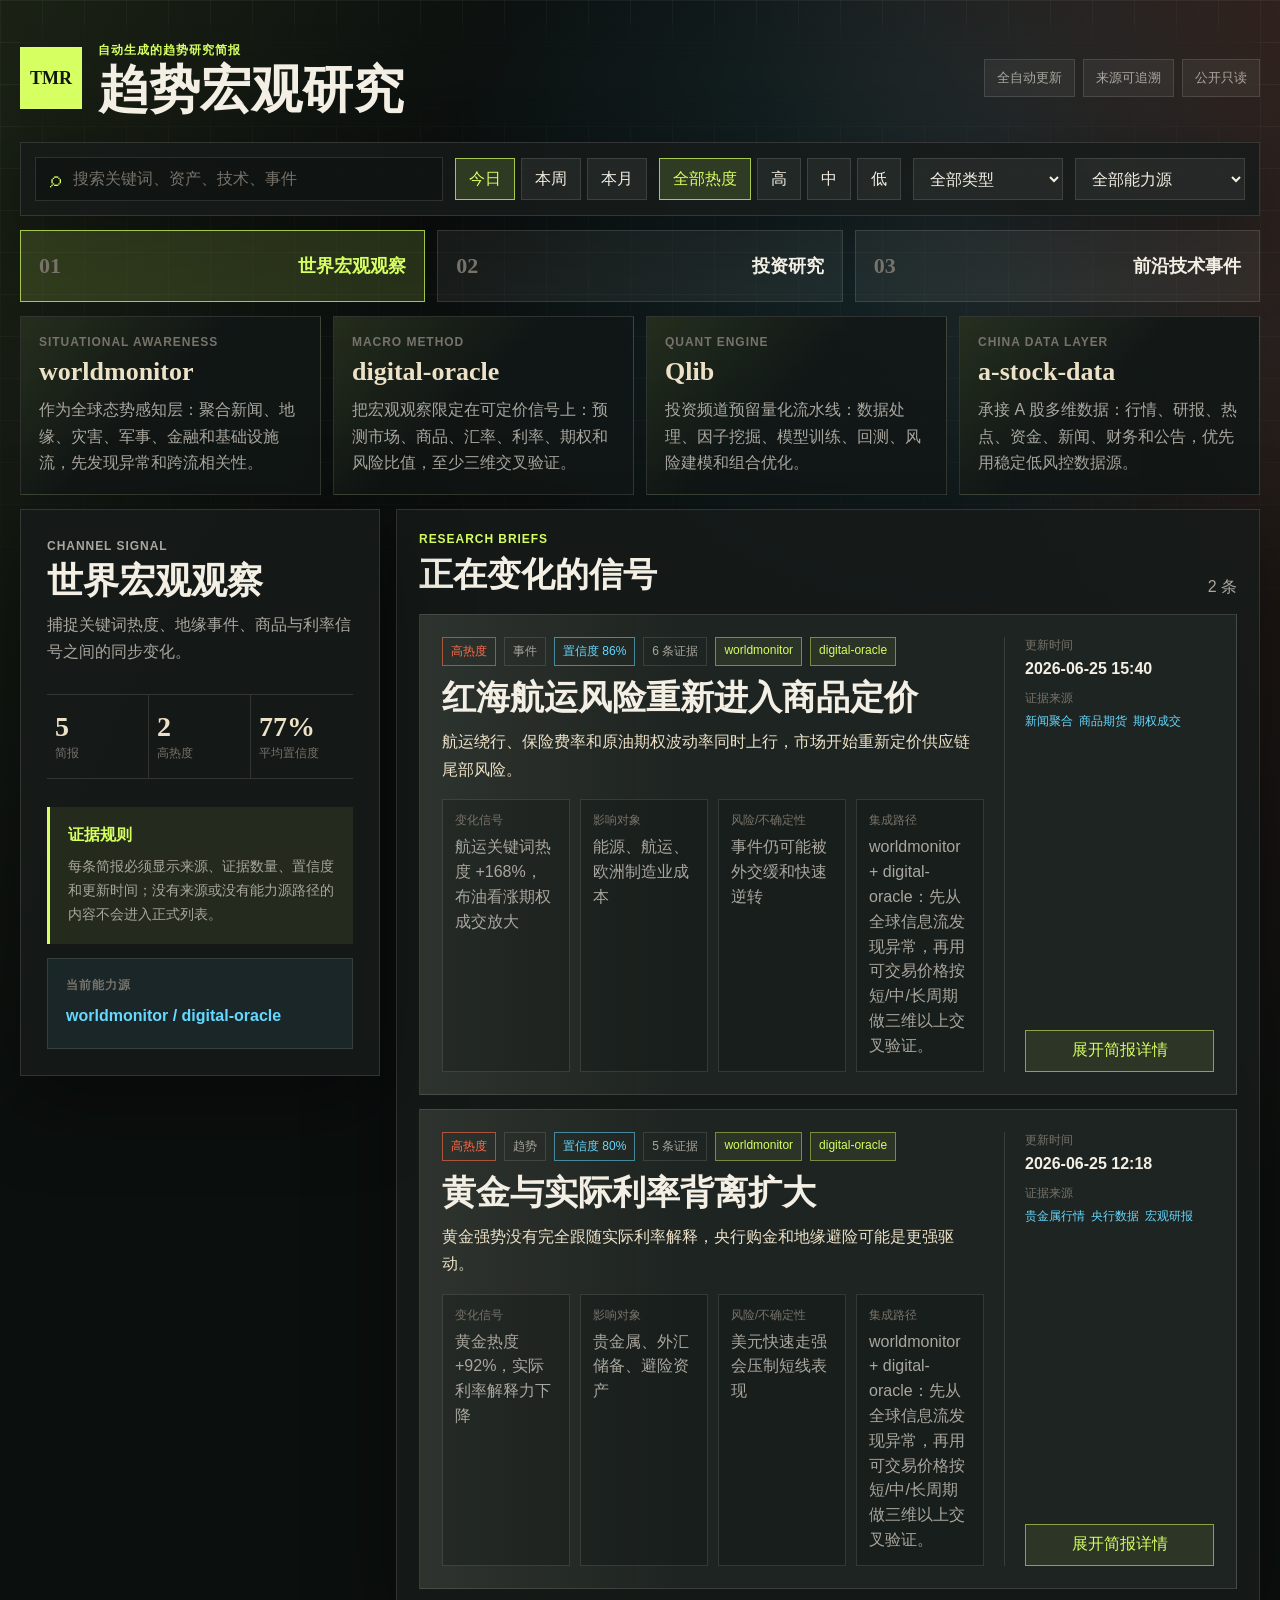
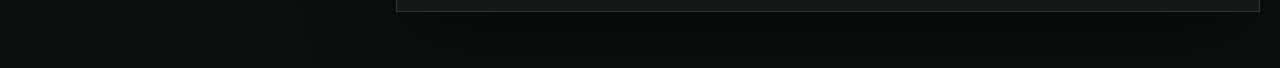
==== index.html @ ff3ddfb8 "Integrate research reference engines" ====
<!doctype html>
<html lang="zh-CN">
  <head>
    <meta charset="UTF-8" />
    <meta name="viewport" content="width=device-width, initial-scale=1.0" />
    <title>趋势宏观研究</title>
    <link rel="stylesheet" href="./styles.css" />
  </head>
  <body>
    <main class="shell">
      <header class="topbar">
        <div class="brand">
          <span class="brand-mark">TMR</span>
          <div>
            <p class="eyebrow">自动生成的趋势研究简报</p>
            <h1>趋势宏观研究</h1>
          </div>
        </div>
        <div class="status-strip" aria-label="平台状态">
          <span>全自动更新</span>
          <span>来源可追溯</span>
          <span>公开只读</span>
        </div>
      </header>

      <section class="control-panel" aria-label="研究筛选">
        <div class="search-box">
          <span aria-hidden="true">⌕</span>
          <input id="searchInput" type="search" placeholder="搜索关键词、资产、技术、事件" />
        </div>
        <div class="segmented" role="group" aria-label="时间范围">
          <button class="chip active" data-filter="range" data-value="today">今日</button>
          <button class="chip" data-filter="range" data-value="week">本周</button>
          <button class="chip" data-filter="range" data-value="month">本月</button>
        </div>
        <div class="segmented" role="group" aria-label="热度">
          <button class="chip active" data-filter="heat" data-value="all">全部热度</button>
          <button class="chip" data-filter="heat" data-value="high">高</button>
          <button class="chip" data-filter="heat" data-value="medium">中</button>
          <button class="chip" data-filter="heat" data-value="low">低</button>
        </div>
        <select id="typeSelect" aria-label="内容类型">
          <option value="all">全部类型</option>
          <option value="事件">事件</option>
          <option value="趋势">趋势</option>
          <option value="研报">研报</option>
          <option value="产业">产业</option>
          <option value="市场异动">市场异动</option>
        </select>
        <select id="engineSelect" aria-label="能力源">
          <option value="all">全部能力源</option>
          <option value="worldmonitor">worldmonitor</option>
          <option value="digital-oracle">digital-oracle</option>
          <option value="qlib">Qlib</option>
          <option value="a-stock-data">a-stock-data</option>
        </select>
      </section>

      <nav class="tabs" aria-label="频道切换">
        <button class="tab active" data-channel="macro">
          <span>01</span>
          世界宏观观察
        </button>
        <button class="tab" data-channel="investment">
          <span>02</span>
          投资研究
        </button>
        <button class="tab" data-channel="frontierTech">
          <span>03</span>
          前沿技术事件
        </button>
      </nav>

      <section class="integration-panel" aria-label="参考项目集成">
        <article>
          <span>Situational Awareness</span>
          <h2>worldmonitor</h2>
          <p>作为全球态势感知层：聚合新闻、地缘、灾害、军事、金融和基础设施流，先发现异常和跨流相关性。</p>
        </article>
        <article>
          <span>Macro Method</span>
          <h2>digital-oracle</h2>
          <p>把宏观观察限定在可定价信号上：预测市场、商品、汇率、利率、期权和风险比值，至少三维交叉验证。</p>
        </article>
        <article>
          <span>Quant Engine</span>
          <h2>Qlib</h2>
          <p>投资频道预留量化流水线：数据处理、因子挖掘、模型训练、回测、风险建模和组合优化。</p>
        </article>
        <article>
          <span>China Data Layer</span>
          <h2>a-stock-data</h2>
          <p>承接 A 股多维数据：行情、研报、热点、资金、新闻、财务和公告，优先用稳定低风控数据源。</p>
        </article>
      </section>

      <section class="dashboard">
        <aside class="briefing-rail" aria-label="频道摘要">
          <p class="rail-label">Channel Signal</p>
          <h2 id="channelTitle">世界宏观观察</h2>
          <p id="channelSummary">
            捕捉关键词热度、地缘事件、商品与利率信号之间的同步变化。
          </p>
          <div class="metrics">
            <div>
              <strong id="metricCount">5</strong>
              <span>简报</span>
            </div>
            <div>
              <strong id="metricHigh">3</strong>
              <span>高热度</span>
            </div>
            <div>
              <strong id="metricAvg">82%</strong>
              <span>平均置信度</span>
            </div>
          </div>
          <div class="source-note">
            <span>证据规则</span>
            <p>每条简报必须显示来源、证据数量、置信度和更新时间；没有来源或没有能力源路径的内容不会进入正式列表。</p>
          </div>
          <div class="engine-note">
            <span>当前能力源</span>
            <p id="channelEngines">digital-oracle</p>
          </div>
        </aside>

        <section class="content-stream">
          <div class="stream-head">
            <div>
              <p class="eyebrow">Research Briefs</p>
              <h2>正在变化的信号</h2>
            </div>
            <span id="resultCount">5 条</span>
          </div>
          <div id="cards" class="cards" aria-live="polite"></div>
          <div id="emptyState" class="empty-state" hidden>
            没有匹配的简报。换一个关键词或筛选条件试试。
          </div>
        </section>
      </section>
    </main>

    <script src="./app.js"></script>
  </body>
</html>
---- styles.css ----
:root {
  color-scheme: dark;
  --ink: #f4efe4;
  --muted: #a9a79f;
  --faint: #77736a;
  --panel: rgba(23, 27, 26, 0.86);
  --panel-strong: rgba(31, 37, 34, 0.95);
  --line: rgba(244, 239, 228, 0.13);
  --accent: #d6ff62;
  --accent-2: #ff6b4a;
  --cyan: #65d8ff;
  --paper: #ede2c7;
  --bg: #0b0f0e;
  --shadow: 0 24px 80px rgba(0, 0, 0, 0.38);
}

* {
  box-sizing: border-box;
}

body {
  margin: 0;
  min-height: 100vh;
  color: var(--ink);
  font-family: "Avenir Next", "PingFang SC", "Hiragino Sans GB", sans-serif;
  background:
    linear-gradient(115deg, rgba(214, 255, 98, 0.08), transparent 26%),
    linear-gradient(245deg, rgba(255, 107, 74, 0.14), transparent 28%),
    radial-gradient(circle at 74% 12%, rgba(101, 216, 255, 0.12), transparent 30%),
    var(--bg);
}

body::before {
  position: fixed;
  inset: 0;
  z-index: -1;
  pointer-events: none;
  content: "";
  background-image:
    linear-gradient(rgba(244, 239, 228, 0.055) 1px, transparent 1px),
    linear-gradient(90deg, rgba(244, 239, 228, 0.04) 1px, transparent 1px);
  background-size: 42px 42px;
  mask-image: linear-gradient(to bottom, black 0%, transparent 82%);
}

button,
input,
select {
  font: inherit;
}

button {
  cursor: pointer;
}

.shell {
  width: min(1480px, calc(100% - 40px));
  margin: 0 auto;
  padding: 24px 0 56px;
}

.topbar {
  position: sticky;
  top: 0;
  z-index: 10;
  display: flex;
  align-items: center;
  justify-content: space-between;
  gap: 20px;
  padding: 18px 0 16px;
  backdrop-filter: blur(18px);
}

.brand {
  display: flex;
  align-items: center;
  gap: 16px;
}

.brand-mark {
  display: grid;
  width: 62px;
  height: 62px;
  place-items: center;
  border: 1px solid var(--line);
  background: var(--accent);
  color: #11140f;
  font-family: Georgia, "Times New Roman", serif;
  font-size: 18px;
  font-weight: 800;
  letter-spacing: 0;
}

.eyebrow,
.rail-label {
  margin: 0 0 6px;
  color: var(--accent);
  font-size: 12px;
  font-weight: 700;
  letter-spacing: 0.08em;
  text-transform: uppercase;
}

h1,
h2,
h3,
p {
  margin-top: 0;
}

h1,
h2,
h3 {
  letter-spacing: 0;
}

h1 {
  margin-bottom: 0;
  font-family: Georgia, "Times New Roman", serif;
  font-size: clamp(30px, 4vw, 56px);
  line-height: 0.96;
}

.status-strip {
  display: flex;
  flex-wrap: wrap;
  justify-content: flex-end;
  gap: 8px;
}

.status-strip span,
.chip,
select,
.tab {
  border: 1px solid var(--line);
  color: var(--ink);
  background: rgba(244, 239, 228, 0.055);
}

.status-strip span {
  padding: 9px 12px;
  color: var(--muted);
  font-size: 13px;
}

.control-panel {
  display: grid;
  grid-template-columns: minmax(220px, 1fr) auto auto minmax(128px, 150px) minmax(150px, 170px);
  gap: 12px;
  align-items: center;
  margin-top: 12px;
  padding: 14px;
  border: 1px solid var(--line);
  background: var(--panel);
  box-shadow: var(--shadow);
}

.search-box {
  display: flex;
  align-items: center;
  min-width: 0;
  gap: 10px;
  padding: 0 14px;
  border: 1px solid var(--line);
  background: rgba(0, 0, 0, 0.24);
}

.search-box span {
  color: var(--accent);
  font-size: 22px;
}

.search-box input {
  width: 100%;
  min-width: 0;
  height: 42px;
  border: 0;
  outline: 0;
  color: var(--ink);
  background: transparent;
}

.search-box input::placeholder {
  color: var(--faint);
}

.segmented {
  display: flex;
  gap: 6px;
}

.chip {
  height: 42px;
  padding: 0 13px;
}

.chip.active,
.tab.active {
  border-color: rgba(214, 255, 98, 0.72);
  background: rgba(214, 255, 98, 0.14);
  color: var(--accent);
}

select {
  height: 42px;
  padding: 0 12px;
  outline: 0;
}

.tabs {
  display: grid;
  grid-template-columns: repeat(3, 1fr);
  gap: 12px;
  margin: 14px 0;
}

.integration-panel {
  display: grid;
  grid-template-columns: repeat(4, 1fr);
  gap: 12px;
  margin-bottom: 14px;
}

.integration-panel article {
  min-height: 156px;
  padding: 18px;
  border: 1px solid var(--line);
  background:
    linear-gradient(135deg, rgba(214, 255, 98, 0.1), transparent 45%),
    rgba(18, 23, 22, 0.88);
}

.integration-panel span,
.engine-note span {
  display: block;
  margin-bottom: 8px;
  color: var(--faint);
  font-size: 12px;
  font-weight: 800;
  letter-spacing: 0.08em;
  text-transform: uppercase;
}

.integration-panel h2 {
  margin-bottom: 10px;
  color: var(--paper);
  font-family: Georgia, "Times New Roman", serif;
  font-size: 26px;
}

.integration-panel p {
  margin: 0;
  color: var(--muted);
  line-height: 1.65;
}

.tab {
  display: flex;
  align-items: center;
  justify-content: space-between;
  min-height: 72px;
  padding: 18px;
  text-align: left;
  font-size: 18px;
  font-weight: 800;
}

.tab span {
  color: var(--faint);
  font-family: Georgia, "Times New Roman", serif;
  font-size: 22px;
}

.dashboard {
  display: grid;
  grid-template-columns: 360px minmax(0, 1fr);
  gap: 16px;
}

.briefing-rail,
.content-stream {
  border: 1px solid var(--line);
  background: var(--panel);
  box-shadow: var(--shadow);
}

.briefing-rail {
  position: sticky;
  top: 148px;
  align-self: start;
  padding: 26px;
}

.briefing-rail h2 {
  margin-bottom: 12px;
  font-family: Georgia, "Times New Roman", serif;
  font-size: 36px;
  line-height: 1;
}

.briefing-rail p {
  color: var(--muted);
  line-height: 1.72;
}

.metrics {
  display: grid;
  grid-template-columns: repeat(3, 1fr);
  margin: 28px 0;
  border-top: 1px solid var(--line);
  border-bottom: 1px solid var(--line);
}

.metrics div {
  padding: 16px 8px;
  border-right: 1px solid var(--line);
}

.metrics div:last-child {
  border-right: 0;
}

.metrics strong {
  display: block;
  color: var(--paper);
  font-family: Georgia, "Times New Roman", serif;
  font-size: 28px;
}

.metrics span {
  color: var(--faint);
  font-size: 12px;
}

.source-note {
  padding: 18px;
  border-left: 3px solid var(--accent);
  background: rgba(214, 255, 98, 0.08);
}

.engine-note {
  margin-top: 14px;
  padding: 18px;
  border: 1px solid var(--line);
  background: rgba(101, 216, 255, 0.07);
}

.engine-note p {
  margin: 0;
  color: var(--cyan);
  font-weight: 800;
}

.source-note span {
  color: var(--accent);
  font-weight: 800;
}

.source-note p {
  margin: 8px 0 0;
  font-size: 14px;
}

.content-stream {
  min-width: 0;
  padding: 22px;
}

.stream-head {
  display: flex;
  align-items: end;
  justify-content: space-between;
  gap: 14px;
  margin-bottom: 16px;
}

.stream-head h2 {
  margin-bottom: 0;
  font-family: Georgia, "Times New Roman", serif;
  font-size: 34px;
}

#resultCount {
  color: var(--muted);
}

.cards {
  display: grid;
  gap: 14px;
}

.card {
  display: grid;
  grid-template-columns: minmax(0, 1fr) 210px;
  gap: 20px;
  padding: 22px;
  border: 1px solid var(--line);
  background:
    linear-gradient(90deg, rgba(237, 226, 199, 0.08), transparent 32%),
    var(--panel-strong);
  animation: rise 0.32s ease both;
}

@keyframes rise {
  from {
    opacity: 0;
    transform: translateY(8px);
  }
  to {
    opacity: 1;
    transform: translateY(0);
  }
}

.card-main {
  min-width: 0;
}

.card-kicker {
  display: flex;
  flex-wrap: wrap;
  gap: 8px;
  margin-bottom: 14px;
}

.badge {
  padding: 5px 8px;
  border: 1px solid var(--line);
  color: var(--muted);
  font-size: 12px;
}

.badge.hot {
  border-color: rgba(255, 107, 74, 0.6);
  color: var(--accent-2);
}

.badge.confidence {
  border-color: rgba(101, 216, 255, 0.55);
  color: var(--cyan);
}

.badge.engine {
  border-color: rgba(214, 255, 98, 0.44);
  color: var(--accent);
  background: rgba(214, 255, 98, 0.07);
}

.card h3 {
  margin-bottom: 12px;
  font-family: Georgia, "Times New Roman", serif;
  font-size: clamp(24px, 3vw, 34px);
  line-height: 1.06;
}

.summary {
  margin-bottom: 16px;
  color: var(--paper);
  font-size: 16px;
  line-height: 1.72;
}

.fact-grid {
  display: grid;
  grid-template-columns: repeat(4, 1fr);
  gap: 10px;
}

.fact {
  padding: 12px;
  border: 1px solid var(--line);
  background: rgba(0, 0, 0, 0.18);
}

.fact span {
  display: block;
  margin-bottom: 6px;
  color: var(--faint);
  font-size: 12px;
}

.fact p {
  margin: 0;
  color: var(--muted);
  line-height: 1.55;
}

.card-side {
  display: flex;
  flex-direction: column;
  gap: 12px;
  border-left: 1px solid var(--line);
  padding-left: 20px;
}

.side-block span {
  display: block;
  margin-bottom: 6px;
  color: var(--faint);
  font-size: 12px;
}

.side-block strong {
  color: var(--ink);
}

.sources {
  display: flex;
  flex-wrap: wrap;
  gap: 6px;
}

.sources a {
  color: var(--cyan);
  font-size: 12px;
  text-decoration: none;
}

.expand {
  width: 100%;
  min-height: 42px;
  margin-top: auto;
  border: 1px solid rgba(214, 255, 98, 0.55);
  color: var(--accent);
  background: rgba(214, 255, 98, 0.08);
}

.details {
  display: none;
  grid-column: 1 / -1;
  padding-top: 18px;
  border-top: 1px solid var(--line);
}

.card.open .details {
  display: grid;
  grid-template-columns: 1fr 1fr;
  gap: 14px;
}

.details h4 {
  margin: 0 0 8px;
  color: var(--accent);
}

.details ul {
  margin: 0;
  padding-left: 18px;
  color: var(--muted);
  line-height: 1.65;
}

.empty-state {
  padding: 44px 20px;
  border: 1px dashed var(--line);
  color: var(--muted);
  text-align: center;
}

@media (max-width: 1040px) {
  .control-panel,
  .dashboard,
  .card,
  .integration-panel {
    grid-template-columns: 1fr;
  }

  .briefing-rail {
    position: static;
  }

  .card-side {
    border-left: 0;
    border-top: 1px solid var(--line);
    padding-top: 16px;
    padding-left: 0;
  }
}

@media (max-width: 720px) {
  .shell {
    width: min(100% - 24px, 1480px);
    padding-top: 12px;
  }

  .topbar,
  .stream-head {
    align-items: flex-start;
    flex-direction: column;
  }

  .status-strip {
    justify-content: flex-start;
  }

  .tabs {
    grid-template-columns: 1fr;
  }

  .tab {
    min-height: 58px;
  }

  .segmented {
    overflow-x: auto;
  }

  .chip {
    flex: 0 0 auto;
  }

  .fact-grid,
  .card.open .details,
  .metrics {
    grid-template-columns: 1fr;
  }

  .metrics div {
    border-right: 0;
    border-bottom: 1px solid var(--line);
  }

  .metrics div:last-child {
    border-bottom: 0;
  }
}
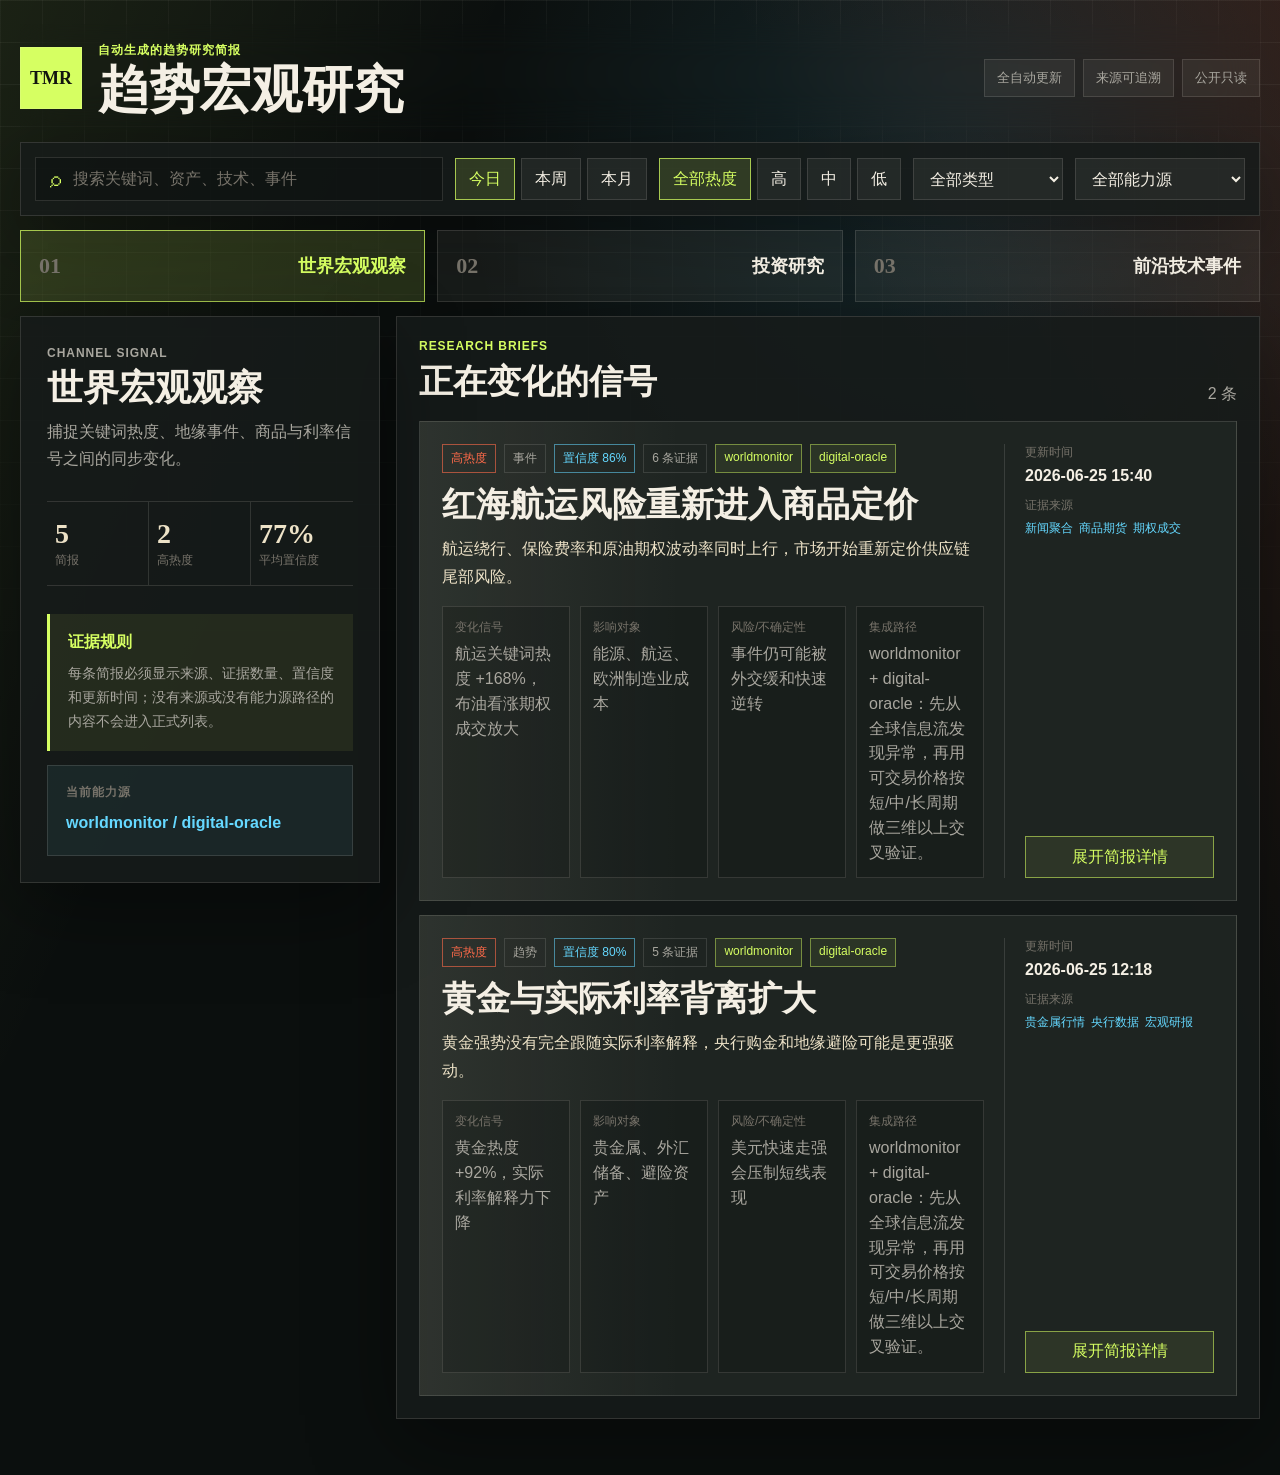
==== commit 558791d3: "Remove prominent engine explainer panel" ====
--- a/index.html
+++ b/index.html
@@ -71,29 +71,6 @@
         </button>
       </nav>
 
-      <section class="integration-panel" aria-label="参考项目集成">
-        <article>
-          <span>Situational Awareness</span>
-          <h2>worldmonitor</h2>
-          <p>作为全球态势感知层：聚合新闻、地缘、灾害、军事、金融和基础设施流，先发现异常和跨流相关性。</p>
-        </article>
-        <article>
-          <span>Macro Method</span>
-          <h2>digital-oracle</h2>
-          <p>把宏观观察限定在可定价信号上：预测市场、商品、汇率、利率、期权和风险比值，至少三维交叉验证。</p>
-        </article>
-        <article>
-          <span>Quant Engine</span>
-          <h2>Qlib</h2>
-          <p>投资频道预留量化流水线：数据处理、因子挖掘、模型训练、回测、风险建模和组合优化。</p>
-        </article>
-        <article>
-          <span>China Data Layer</span>
-          <h2>a-stock-data</h2>
-          <p>承接 A 股多维数据：行情、研报、热点、资金、新闻、财务和公告，优先用稳定低风控数据源。</p>
-        </article>
-      </section>
-
       <section class="dashboard">
         <aside class="briefing-rail" aria-label="频道摘要">
           <p class="rail-label">Channel Signal</p>
--- a/styles.css
+++ b/styles.css
@@ -214,23 +214,6 @@
   margin: 14px 0;
 }
 
-.integration-panel {
-  display: grid;
-  grid-template-columns: repeat(4, 1fr);
-  gap: 12px;
-  margin-bottom: 14px;
-}
-
-.integration-panel article {
-  min-height: 156px;
-  padding: 18px;
-  border: 1px solid var(--line);
-  background:
-    linear-gradient(135deg, rgba(214, 255, 98, 0.1), transparent 45%),
-    rgba(18, 23, 22, 0.88);
-}
-
-.integration-panel span,
 .engine-note span {
   display: block;
   margin-bottom: 8px;
@@ -239,19 +222,6 @@
   font-weight: 800;
   letter-spacing: 0.08em;
   text-transform: uppercase;
-}
-
-.integration-panel h2 {
-  margin-bottom: 10px;
-  color: var(--paper);
-  font-family: Georgia, "Times New Roman", serif;
-  font-size: 26px;
-}
-
-.integration-panel p {
-  margin: 0;
-  color: var(--muted);
-  line-height: 1.65;
 }
 
 .tab {
@@ -560,8 +530,7 @@
 @media (max-width: 1040px) {
   .control-panel,
   .dashboard,
-  .card,
-  .integration-panel {
+  .card {
     grid-template-columns: 1fr;
   }
 
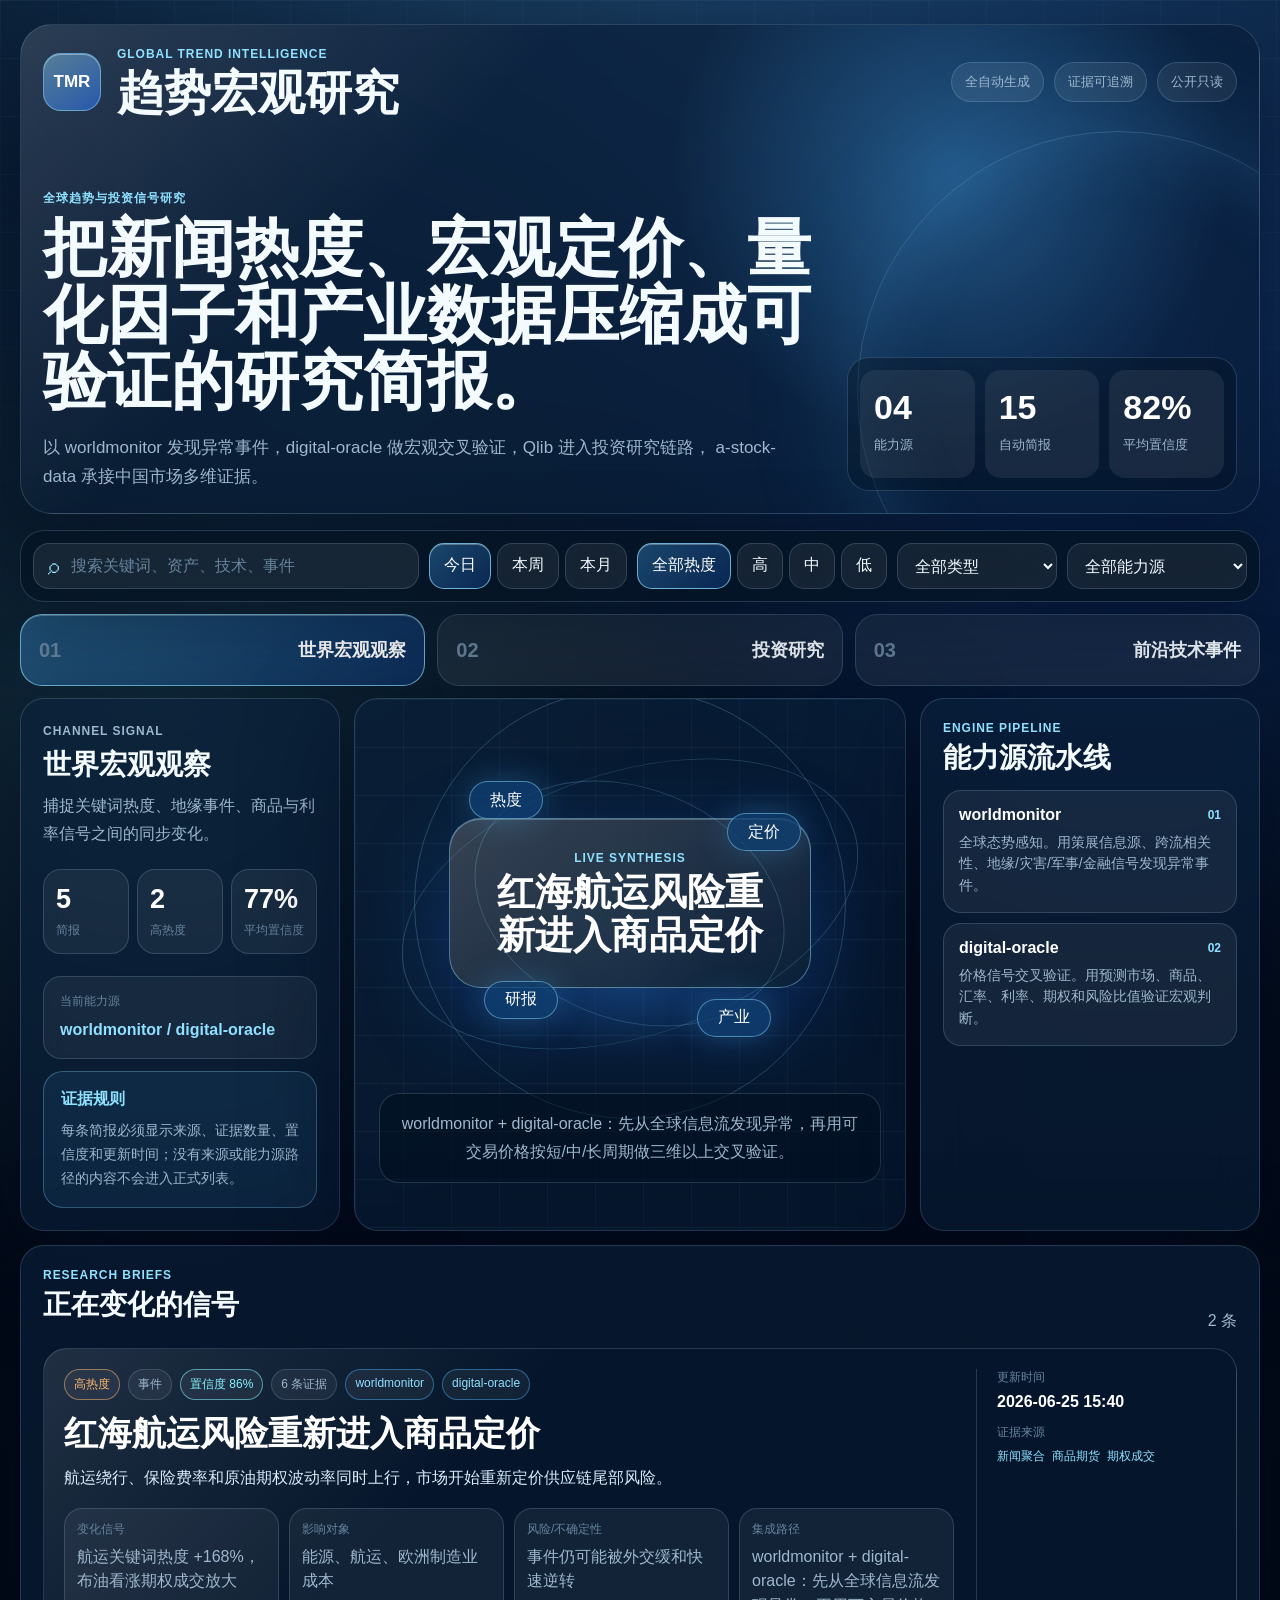
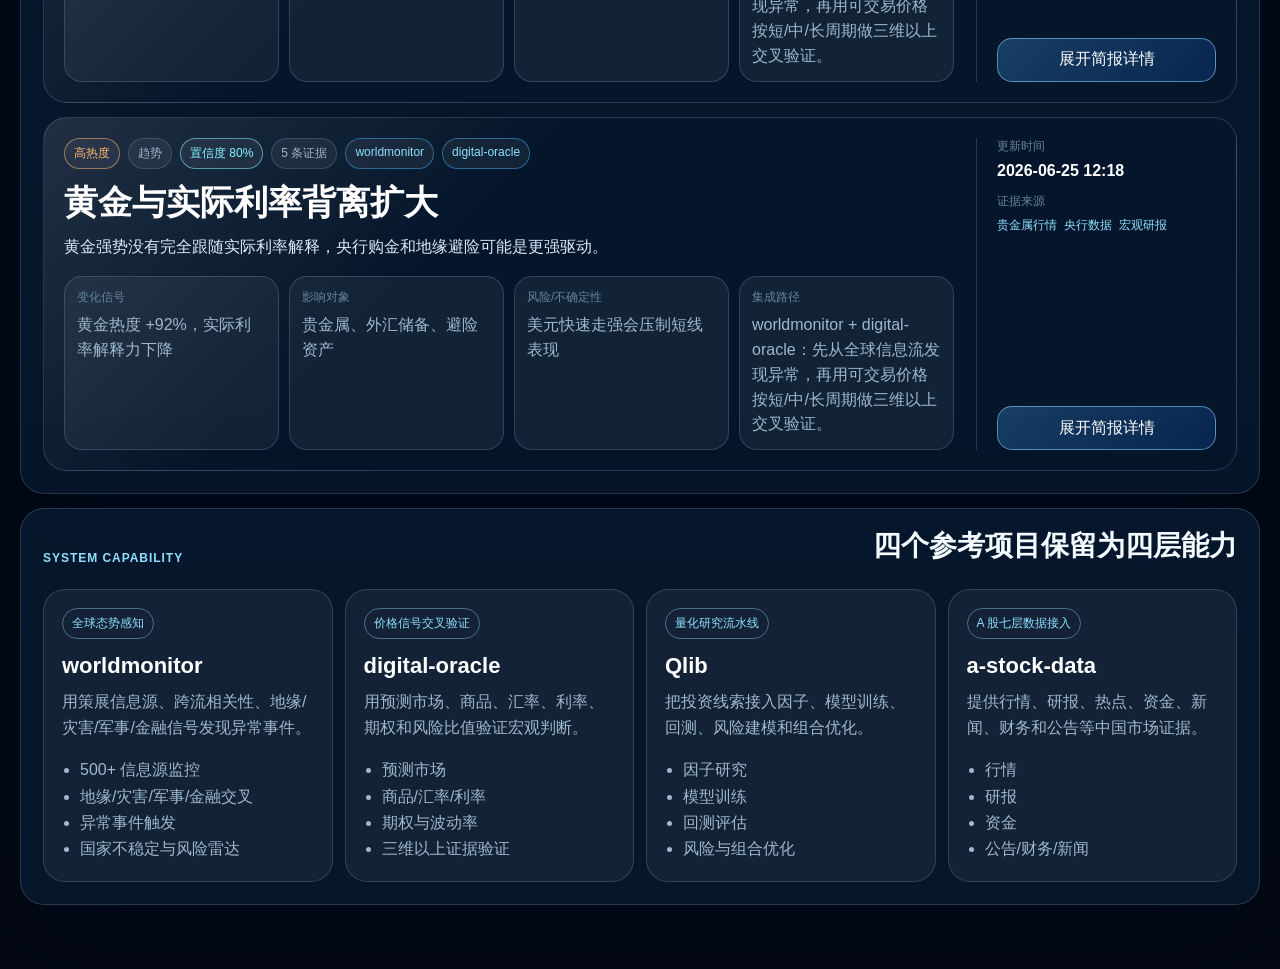
==== commit af80c2dd: "Redesign as blue research cockpit" ====
--- a/index.html
+++ b/index.html
@@ -8,22 +8,49 @@
   </head>
   <body>
     <main class="shell">
-      <header class="topbar">
-        <div class="brand">
-          <span class="brand-mark">TMR</span>
-          <div>
-            <p class="eyebrow">自动生成的趋势研究简报</p>
-            <h1>趋势宏观研究</h1>
+      <header class="hero">
+        <nav class="navline" aria-label="顶栏">
+          <div class="brand">
+            <span class="brand-mark">TMR</span>
+            <div>
+              <p class="eyebrow">Global Trend Intelligence</p>
+              <h1>趋势宏观研究</h1>
+            </div>
           </div>
-        </div>
-        <div class="status-strip" aria-label="平台状态">
-          <span>全自动更新</span>
-          <span>来源可追溯</span>
-          <span>公开只读</span>
-        </div>
+          <div class="status-strip" aria-label="平台状态">
+            <span>全自动生成</span>
+            <span>证据可追溯</span>
+            <span>公开只读</span>
+          </div>
+        </nav>
+
+        <section class="hero-grid" aria-label="产品概览">
+          <div class="hero-copy">
+            <p class="hero-label">全球趋势与投资信号研究</p>
+            <h2>把新闻热度、宏观定价、量化因子和产业数据压缩成可验证的研究简报。</h2>
+            <p>
+              以 worldmonitor 发现异常事件，digital-oracle 做宏观交叉验证，Qlib 进入投资研究链路，
+              a-stock-data 承接中国市场多维证据。
+            </p>
+          </div>
+          <div class="hero-metrics" aria-label="总览指标">
+            <div>
+              <strong>04</strong>
+              <span>能力源</span>
+            </div>
+            <div>
+              <strong>15</strong>
+              <span>自动简报</span>
+            </div>
+            <div>
+              <strong>82%</strong>
+              <span>平均置信度</span>
+            </div>
+          </div>
+        </section>
       </header>
 
-      <section class="control-panel" aria-label="研究筛选">
+      <section class="commandbar" aria-label="研究筛选">
         <div class="search-box">
           <span aria-hidden="true">⌕</span>
           <input id="searchInput" type="search" placeholder="搜索关键词、资产、技术、事件" />
@@ -71,50 +98,81 @@
         </button>
       </nav>
 
-      <section class="dashboard">
-        <aside class="briefing-rail" aria-label="频道摘要">
-          <p class="rail-label">Channel Signal</p>
+      <section class="cockpit" aria-label="频道态势驾驶舱">
+        <aside class="intel-panel">
+          <p class="eyebrow">Channel Signal</p>
           <h2 id="channelTitle">世界宏观观察</h2>
-          <p id="channelSummary">
-            捕捉关键词热度、地缘事件、商品与利率信号之间的同步变化。
-          </p>
+          <p id="channelSummary">捕捉关键词热度、地缘事件、商品与利率信号之间的同步变化。</p>
           <div class="metrics">
             <div>
               <strong id="metricCount">5</strong>
               <span>简报</span>
             </div>
             <div>
-              <strong id="metricHigh">3</strong>
+              <strong id="metricHigh">2</strong>
               <span>高热度</span>
             </div>
             <div>
-              <strong id="metricAvg">82%</strong>
+              <strong id="metricAvg">77%</strong>
               <span>平均置信度</span>
             </div>
           </div>
-          <div class="source-note">
-            <span>证据规则</span>
-            <p>每条简报必须显示来源、证据数量、置信度和更新时间；没有来源或没有能力源路径的内容不会进入正式列表。</p>
-          </div>
           <div class="engine-note">
             <span>当前能力源</span>
-            <p id="channelEngines">digital-oracle</p>
+            <p id="channelEngines">worldmonitor / digital-oracle</p>
+          </div>
+          <div class="rule-card">
+            <span>证据规则</span>
+            <p>每条简报必须显示来源、证据数量、置信度和更新时间；没有来源或能力源路径的内容不会进入正式列表。</p>
           </div>
         </aside>
 
-        <section class="content-stream">
-          <div class="stream-head">
-            <div>
-              <p class="eyebrow">Research Briefs</p>
-              <h2>正在变化的信号</h2>
+        <section class="signal-map" aria-label="趋势信号图">
+          <div class="orbital">
+            <span class="orbit orbit-one"></span>
+            <span class="orbit orbit-two"></span>
+            <span class="orbit orbit-three"></span>
+            <button class="node node-a" type="button">热度</button>
+            <button class="node node-b" type="button">定价</button>
+            <button class="node node-c" type="button">研报</button>
+            <button class="node node-d" type="button">产业</button>
+            <div class="core">
+              <span>Live Synthesis</span>
+              <strong id="focusSignal">红海航运风险重新进入商品定价</strong>
             </div>
-            <span id="resultCount">5 条</span>
           </div>
-          <div id="cards" class="cards" aria-live="polite"></div>
-          <div id="emptyState" class="empty-state" hidden>
-            没有匹配的简报。换一个关键词或筛选条件试试。
+          <div class="map-caption">
+            <p id="mapCaption">worldmonitor 先发现全球事件异常，digital-oracle 再用商品、汇率、利率与期权信号交叉验证。</p>
           </div>
         </section>
+
+        <aside class="engine-stack" aria-label="能力源流水线">
+          <p class="eyebrow">Engine Pipeline</p>
+          <h2>能力源流水线</h2>
+          <div id="engineList" class="engine-list"></div>
+        </aside>
+      </section>
+
+      <section class="content-stream">
+        <div class="stream-head">
+          <div>
+            <p class="eyebrow">Research Briefs</p>
+            <h2>正在变化的信号</h2>
+          </div>
+          <span id="resultCount">5 条</span>
+        </div>
+        <div id="cards" class="cards" aria-live="polite"></div>
+        <div id="emptyState" class="empty-state" hidden>
+          没有匹配的简报。换一个关键词或筛选条件试试。
+        </div>
+      </section>
+
+      <section class="capability-matrix" aria-label="功能矩阵">
+        <div class="section-title">
+          <p class="eyebrow">System Capability</p>
+          <h2>四个参考项目保留为四层能力</h2>
+        </div>
+        <div id="capabilityGrid" class="capability-grid"></div>
       </section>
     </main>
 
--- a/styles.css
+++ b/styles.css
@@ -1,33 +1,45 @@
 :root {
   color-scheme: dark;
-  --ink: #f4efe4;
-  --muted: #a9a79f;
-  --faint: #77736a;
-  --panel: rgba(23, 27, 26, 0.86);
-  --panel-strong: rgba(31, 37, 34, 0.95);
-  --line: rgba(244, 239, 228, 0.13);
-  --accent: #d6ff62;
-  --accent-2: #ff6b4a;
-  --cyan: #65d8ff;
-  --paper: #ede2c7;
-  --bg: #0b0f0e;
-  --shadow: 0 24px 80px rgba(0, 0, 0, 0.38);
+  --bg: #03101f;
+  --bg-2: #071a32;
+  --surface: rgba(10, 33, 61, 0.62);
+  --surface-strong: rgba(12, 42, 78, 0.78);
+  --surface-soft: rgba(234, 246, 255, 0.075);
+  --line: rgba(177, 220, 255, 0.18);
+  --line-strong: rgba(125, 198, 255, 0.38);
+  --text: #f4fbff;
+  --muted: #9eb8ce;
+  --faint: #66849d;
+  --blue: #4bb3ff;
+  --blue-2: #8fe1ff;
+  --blue-3: #1d6fff;
+  --cyan: #83f3ff;
+  --warning: #ffb86f;
+  --good: #86f7c6;
+  --shadow: 0 28px 100px rgba(0, 11, 30, 0.56);
+  --radius: 24px;
 }
 
 * {
   box-sizing: border-box;
+}
+
+html {
+  scroll-behavior: smooth;
 }
 
 body {
   margin: 0;
   min-height: 100vh;
-  color: var(--ink);
-  font-family: "Avenir Next", "PingFang SC", "Hiragino Sans GB", sans-serif;
+  color: var(--text);
+  font-family:
+    -apple-system, BlinkMacSystemFont, "SF Pro Display", "SF Pro Text",
+    "PingFang SC", "Hiragino Sans GB", "Microsoft YaHei", sans-serif;
   background:
-    linear-gradient(115deg, rgba(214, 255, 98, 0.08), transparent 26%),
-    linear-gradient(245deg, rgba(255, 107, 74, 0.14), transparent 28%),
-    radial-gradient(circle at 74% 12%, rgba(101, 216, 255, 0.12), transparent 30%),
-    var(--bg);
+    radial-gradient(circle at 50% -10%, rgba(83, 177, 255, 0.34), transparent 34%),
+    radial-gradient(circle at 88% 14%, rgba(35, 117, 255, 0.24), transparent 26%),
+    radial-gradient(circle at 12% 28%, rgba(113, 238, 255, 0.13), transparent 26%),
+    linear-gradient(180deg, #041326 0%, #020814 58%, #020711 100%);
 }
 
 body::before {
@@ -36,11 +48,11 @@
   z-index: -1;
   pointer-events: none;
   content: "";
-  background-image:
-    linear-gradient(rgba(244, 239, 228, 0.055) 1px, transparent 1px),
-    linear-gradient(90deg, rgba(244, 239, 228, 0.04) 1px, transparent 1px);
-  background-size: 42px 42px;
-  mask-image: linear-gradient(to bottom, black 0%, transparent 82%);
+  background:
+    linear-gradient(rgba(177, 220, 255, 0.055) 1px, transparent 1px),
+    linear-gradient(90deg, rgba(177, 220, 255, 0.04) 1px, transparent 1px);
+  background-size: 58px 58px;
+  mask-image: linear-gradient(to bottom, black, transparent 78%);
 }
 
 button,
@@ -54,21 +66,47 @@
 }
 
 .shell {
-  width: min(1480px, calc(100% - 40px));
+  width: min(1500px, calc(100% - 40px));
   margin: 0 auto;
-  padding: 24px 0 56px;
-}
-
-.topbar {
-  position: sticky;
-  top: 0;
-  z-index: 10;
+  padding: 24px 0 64px;
+}
+
+.hero {
+  position: relative;
+  overflow: hidden;
+  min-height: 360px;
+  padding: 22px;
+  border: 1px solid var(--line);
+  border-radius: 32px;
+  background:
+    linear-gradient(135deg, rgba(255, 255, 255, 0.14), transparent 32%),
+    radial-gradient(circle at 75% 30%, rgba(76, 179, 255, 0.34), transparent 28%),
+    rgba(8, 28, 54, 0.64);
+  box-shadow: var(--shadow);
+  backdrop-filter: blur(26px);
+}
+
+.hero::after {
+  position: absolute;
+  right: -120px;
+  bottom: -140px;
+  width: 520px;
+  height: 520px;
+  border: 1px solid rgba(143, 225, 255, 0.22);
+  border-radius: 999px;
+  content: "";
+  box-shadow:
+    inset 0 0 80px rgba(75, 179, 255, 0.18),
+    0 0 120px rgba(75, 179, 255, 0.16);
+}
+
+.navline {
+  position: relative;
+  z-index: 1;
   display: flex;
   align-items: center;
   justify-content: space-between;
   gap: 20px;
-  padding: 18px 0 16px;
-  backdrop-filter: blur(18px);
 }
 
 .brand {
@@ -79,22 +117,25 @@
 
 .brand-mark {
   display: grid;
-  width: 62px;
-  height: 62px;
+  width: 58px;
+  height: 58px;
   place-items: center;
-  border: 1px solid var(--line);
-  background: var(--accent);
-  color: #11140f;
-  font-family: Georgia, "Times New Roman", serif;
-  font-size: 18px;
+  border: 1px solid rgba(143, 225, 255, 0.48);
+  border-radius: 18px;
+  color: white;
+  background:
+    linear-gradient(145deg, rgba(143, 225, 255, 0.35), rgba(29, 111, 255, 0.5)),
+    rgba(255, 255, 255, 0.08);
+  box-shadow: inset 0 1px 0 rgba(255, 255, 255, 0.36);
+  font-size: 17px;
   font-weight: 800;
   letter-spacing: 0;
 }
 
 .eyebrow,
-.rail-label {
-  margin: 0 0 6px;
-  color: var(--accent);
+.hero-label {
+  margin: 0 0 8px;
+  color: var(--blue-2);
   font-size: 12px;
   font-weight: 700;
   letter-spacing: 0.08em;
@@ -116,43 +157,103 @@
 
 h1 {
   margin-bottom: 0;
-  font-family: Georgia, "Times New Roman", serif;
-  font-size: clamp(30px, 4vw, 56px);
-  line-height: 0.96;
+  font-size: clamp(28px, 3.7vw, 52px);
+  line-height: 1;
 }
 
 .status-strip {
   display: flex;
   flex-wrap: wrap;
   justify-content: flex-end;
-  gap: 8px;
+  gap: 10px;
 }
 
 .status-strip span,
 .chip,
-select,
-.tab {
-  border: 1px solid var(--line);
-  color: var(--ink);
-  background: rgba(244, 239, 228, 0.055);
+.tab,
+select {
+  border: 1px solid var(--line);
+  color: var(--text);
+  background: rgba(255, 255, 255, 0.07);
+  backdrop-filter: blur(18px);
 }
 
 .status-strip span {
-  padding: 9px 12px;
+  padding: 10px 13px;
+  border-radius: 999px;
   color: var(--muted);
   font-size: 13px;
 }
 
-.control-panel {
-  display: grid;
-  grid-template-columns: minmax(220px, 1fr) auto auto minmax(128px, 150px) minmax(150px, 170px);
-  gap: 12px;
+.hero-grid {
+  position: relative;
+  z-index: 1;
+  display: grid;
+  grid-template-columns: minmax(0, 1fr) 390px;
+  gap: 34px;
+  align-items: end;
+  margin-top: 74px;
+}
+
+.hero-copy h2 {
+  max-width: 900px;
+  margin-bottom: 18px;
+  font-size: clamp(34px, 5vw, 72px);
+  line-height: 1.04;
+}
+
+.hero-copy p:last-child {
+  max-width: 760px;
+  margin-bottom: 0;
+  color: var(--muted);
+  font-size: 17px;
+  line-height: 1.72;
+}
+
+.hero-metrics {
+  display: grid;
+  grid-template-columns: repeat(3, 1fr);
+  gap: 10px;
+  padding: 12px;
+  border: 1px solid var(--line);
+  border-radius: 22px;
+  background: rgba(3, 16, 31, 0.38);
+}
+
+.hero-metrics div {
+  min-height: 108px;
+  padding: 18px 14px;
+  border-radius: 16px;
+  background: rgba(255, 255, 255, 0.07);
+}
+
+.hero-metrics strong {
+  display: block;
+  margin-bottom: 8px;
+  color: white;
+  font-size: 34px;
+}
+
+.hero-metrics span {
+  color: var(--muted);
+  font-size: 13px;
+}
+
+.commandbar {
+  position: sticky;
+  top: 12px;
+  z-index: 20;
+  display: grid;
+  grid-template-columns: minmax(260px, 1fr) auto auto minmax(132px, 160px) minmax(150px, 180px);
+  gap: 10px;
   align-items: center;
-  margin-top: 12px;
-  padding: 14px;
-  border: 1px solid var(--line);
-  background: var(--panel);
-  box-shadow: var(--shadow);
+  margin: 16px 0 12px;
+  padding: 12px;
+  border: 1px solid var(--line);
+  border-radius: 24px;
+  background: rgba(5, 19, 36, 0.74);
+  box-shadow: 0 18px 70px rgba(0, 9, 25, 0.36);
+  backdrop-filter: blur(24px);
 }
 
 .search-box {
@@ -160,23 +261,24 @@
   align-items: center;
   min-width: 0;
   gap: 10px;
+  height: 46px;
   padding: 0 14px;
   border: 1px solid var(--line);
-  background: rgba(0, 0, 0, 0.24);
+  border-radius: 16px;
+  background: rgba(255, 255, 255, 0.07);
 }
 
 .search-box span {
-  color: var(--accent);
+  color: var(--blue-2);
   font-size: 22px;
 }
 
 .search-box input {
   width: 100%;
   min-width: 0;
-  height: 42px;
   border: 0;
   outline: 0;
-  color: var(--ink);
+  color: var(--text);
   background: transparent;
 }
 
@@ -187,23 +289,28 @@
 .segmented {
   display: flex;
   gap: 6px;
+  overflow-x: auto;
 }
 
 .chip {
-  height: 42px;
-  padding: 0 13px;
+  flex: 0 0 auto;
+  min-height: 46px;
+  padding: 0 14px;
+  border-radius: 15px;
 }
 
 .chip.active,
 .tab.active {
-  border-color: rgba(214, 255, 98, 0.72);
-  background: rgba(214, 255, 98, 0.14);
-  color: var(--accent);
+  border-color: rgba(143, 225, 255, 0.72);
+  color: white;
+  background: linear-gradient(135deg, rgba(75, 179, 255, 0.32), rgba(29, 111, 255, 0.22));
+  box-shadow: inset 0 1px 0 rgba(255, 255, 255, 0.28);
 }
 
 select {
-  height: 42px;
-  padding: 0 12px;
+  min-height: 46px;
+  padding: 0 13px;
+  border-radius: 15px;
   outline: 0;
 }
 
@@ -211,7 +318,104 @@
   display: grid;
   grid-template-columns: repeat(3, 1fr);
   gap: 12px;
-  margin: 14px 0;
+  margin-bottom: 12px;
+}
+
+.tab {
+  display: flex;
+  align-items: center;
+  justify-content: space-between;
+  min-height: 72px;
+  padding: 18px;
+  border-radius: 22px;
+  text-align: left;
+  font-size: 18px;
+  font-weight: 750;
+}
+
+.tab span {
+  color: var(--faint);
+  font-size: 20px;
+}
+
+.cockpit {
+  display: grid;
+  grid-template-columns: 320px minmax(0, 1fr) 340px;
+  gap: 14px;
+  margin-bottom: 14px;
+}
+
+.intel-panel,
+.signal-map,
+.engine-stack,
+.content-stream,
+.capability-matrix {
+  border: 1px solid var(--line);
+  border-radius: var(--radius);
+  background: var(--surface);
+  box-shadow: var(--shadow);
+  backdrop-filter: blur(22px);
+}
+
+.intel-panel,
+.engine-stack {
+  padding: 22px;
+}
+
+.intel-panel h2,
+.engine-stack h2,
+.stream-head h2,
+.section-title h2 {
+  margin-bottom: 12px;
+  font-size: 28px;
+  line-height: 1.08;
+}
+
+.intel-panel p {
+  color: var(--muted);
+  line-height: 1.72;
+}
+
+.metrics {
+  display: grid;
+  grid-template-columns: repeat(3, 1fr);
+  gap: 8px;
+  margin: 22px 0;
+}
+
+.metrics div {
+  min-height: 84px;
+  padding: 14px 12px;
+  border: 1px solid var(--line);
+  border-radius: 18px;
+  background: rgba(255, 255, 255, 0.06);
+}
+
+.metrics strong {
+  display: block;
+  margin-bottom: 5px;
+  color: white;
+  font-size: 27px;
+}
+
+.metrics span {
+  color: var(--faint);
+  font-size: 12px;
+}
+
+.rule-card {
+  padding: 17px;
+  border: 1px solid rgba(143, 225, 255, 0.3);
+  border-radius: 20px;
+  background: rgba(75, 179, 255, 0.09);
+}
+
+.engine-note {
+  margin-bottom: 12px;
+  padding: 16px;
+  border: 1px solid var(--line);
+  border-radius: 18px;
+  background: rgba(255, 255, 255, 0.055);
 }
 
 .engine-note span {
@@ -219,124 +423,200 @@
   margin-bottom: 8px;
   color: var(--faint);
   font-size: 12px;
+}
+
+.engine-note p {
+  margin: 0;
+  color: var(--blue-2);
+  font-weight: 760;
+  line-height: 1.45;
+}
+
+.rule-card span {
+  display: block;
+  margin-bottom: 8px;
+  color: var(--blue-2);
+  font-weight: 760;
+}
+
+.rule-card p {
+  margin: 0;
+  color: var(--muted);
+  font-size: 14px;
+}
+
+.signal-map {
+  position: relative;
+  overflow: hidden;
+  min-height: 500px;
+  padding: 24px;
+}
+
+.signal-map::before {
+  position: absolute;
+  inset: 0;
+  content: "";
+  background:
+    radial-gradient(circle at 50% 47%, rgba(75, 179, 255, 0.2), transparent 28%),
+    linear-gradient(rgba(143, 225, 255, 0.06) 1px, transparent 1px),
+    linear-gradient(90deg, rgba(143, 225, 255, 0.045) 1px, transparent 1px);
+  background-size: auto, 48px 48px, 48px 48px;
+}
+
+.orbital {
+  position: relative;
+  z-index: 1;
+  display: grid;
+  min-height: 360px;
+  place-items: center;
+}
+
+.orbit {
+  position: absolute;
+  border: 1px solid rgba(143, 225, 255, 0.22);
+  border-radius: 50%;
+}
+
+.orbit-one {
+  width: min(86%, 540px);
+  aspect-ratio: 1;
+}
+
+.orbit-two {
+  width: min(64%, 410px);
+  aspect-ratio: 1;
+  transform: rotate(22deg) scaleY(0.72);
+}
+
+.orbit-three {
+  width: min(94%, 620px);
+  aspect-ratio: 1;
+  transform: rotate(-18deg) scaleY(0.56);
+}
+
+.core {
+  display: grid;
+  width: min(72%, 430px);
+  min-height: 170px;
+  place-items: center;
+  padding: 28px;
+  border: 1px solid rgba(143, 225, 255, 0.44);
+  border-radius: 32px;
+  text-align: center;
+  background:
+    linear-gradient(145deg, rgba(255, 255, 255, 0.2), rgba(75, 179, 255, 0.08)),
+    rgba(4, 20, 39, 0.78);
+  box-shadow:
+    inset 0 1px 0 rgba(255, 255, 255, 0.24),
+    0 28px 90px rgba(29, 111, 255, 0.28);
+}
+
+.core span {
+  color: var(--blue-2);
+  font-size: 12px;
   font-weight: 800;
   letter-spacing: 0.08em;
   text-transform: uppercase;
 }
 
-.tab {
+.core strong {
+  display: block;
+  max-width: 330px;
+  color: white;
+  font-size: clamp(24px, 3vw, 38px);
+  line-height: 1.12;
+}
+
+.node {
+  position: absolute;
+  min-width: 74px;
+  min-height: 38px;
+  border: 1px solid rgba(143, 225, 255, 0.48);
+  border-radius: 999px;
+  color: white;
+  background: rgba(16, 64, 116, 0.78);
+  box-shadow: 0 0 32px rgba(75, 179, 255, 0.28);
+}
+
+.node-a {
+  top: 16%;
+  left: 18%;
+}
+
+.node-b {
+  top: 25%;
+  right: 16%;
+}
+
+.node-c {
+  bottom: 18%;
+  left: 21%;
+}
+
+.node-d {
+  right: 22%;
+  bottom: 13%;
+}
+
+.map-caption {
+  position: relative;
+  z-index: 1;
+  max-width: 720px;
+  margin: 10px auto 0;
+  padding: 16px 20px;
+  border: 1px solid var(--line);
+  border-radius: 20px;
+  background: rgba(3, 16, 31, 0.52);
+}
+
+.map-caption p {
+  margin: 0;
+  color: var(--muted);
+  line-height: 1.72;
+  text-align: center;
+}
+
+.engine-list {
+  display: grid;
+  gap: 10px;
+  margin-top: 16px;
+}
+
+.engine-item {
+  padding: 15px;
+  border: 1px solid var(--line);
+  border-radius: 18px;
+  background: rgba(255, 255, 255, 0.06);
+}
+
+.engine-item strong {
   display: flex;
   align-items: center;
   justify-content: space-between;
-  min-height: 72px;
-  padding: 18px;
-  text-align: left;
-  font-size: 18px;
-  font-weight: 800;
-}
-
-.tab span {
-  color: var(--faint);
-  font-family: Georgia, "Times New Roman", serif;
-  font-size: 22px;
-}
-
-.dashboard {
-  display: grid;
-  grid-template-columns: 360px minmax(0, 1fr);
-  gap: 16px;
-}
-
-.briefing-rail,
-.content-stream {
-  border: 1px solid var(--line);
-  background: var(--panel);
-  box-shadow: var(--shadow);
-}
-
-.briefing-rail {
-  position: sticky;
-  top: 148px;
-  align-self: start;
-  padding: 26px;
-}
-
-.briefing-rail h2 {
-  margin-bottom: 12px;
-  font-family: Georgia, "Times New Roman", serif;
-  font-size: 36px;
-  line-height: 1;
-}
-
-.briefing-rail p {
-  color: var(--muted);
-  line-height: 1.72;
-}
-
-.metrics {
-  display: grid;
-  grid-template-columns: repeat(3, 1fr);
-  margin: 28px 0;
-  border-top: 1px solid var(--line);
-  border-bottom: 1px solid var(--line);
-}
-
-.metrics div {
-  padding: 16px 8px;
-  border-right: 1px solid var(--line);
-}
-
-.metrics div:last-child {
-  border-right: 0;
-}
-
-.metrics strong {
-  display: block;
-  color: var(--paper);
-  font-family: Georgia, "Times New Roman", serif;
-  font-size: 28px;
-}
-
-.metrics span {
-  color: var(--faint);
+  margin-bottom: 8px;
+  color: white;
+}
+
+.engine-item strong span {
+  color: var(--blue-2);
   font-size: 12px;
-}
-
-.source-note {
-  padding: 18px;
-  border-left: 3px solid var(--accent);
-  background: rgba(214, 255, 98, 0.08);
-}
-
-.engine-note {
-  margin-top: 14px;
-  padding: 18px;
-  border: 1px solid var(--line);
-  background: rgba(101, 216, 255, 0.07);
-}
-
-.engine-note p {
+  font-weight: 700;
+}
+
+.engine-item p {
   margin: 0;
-  color: var(--cyan);
-  font-weight: 800;
-}
-
-.source-note span {
-  color: var(--accent);
-  font-weight: 800;
-}
-
-.source-note p {
-  margin: 8px 0 0;
+  color: var(--muted);
   font-size: 14px;
-}
-
-.content-stream {
-  min-width: 0;
+  line-height: 1.55;
+}
+
+.content-stream,
+.capability-matrix {
   padding: 22px;
 }
 
-.stream-head {
+.stream-head,
+.section-title {
   display: flex;
   align-items: end;
   justify-content: space-between;
@@ -344,12 +624,6 @@
   margin-bottom: 16px;
 }
 
-.stream-head h2 {
-  margin-bottom: 0;
-  font-family: Georgia, "Times New Roman", serif;
-  font-size: 34px;
-}
-
 #resultCount {
   color: var(--muted);
 }
@@ -361,13 +635,14 @@
 
 .card {
   display: grid;
-  grid-template-columns: minmax(0, 1fr) 210px;
-  gap: 20px;
-  padding: 22px;
-  border: 1px solid var(--line);
+  grid-template-columns: minmax(0, 1fr) 240px;
+  gap: 22px;
+  padding: 20px;
+  border: 1px solid var(--line);
+  border-radius: 24px;
   background:
-    linear-gradient(90deg, rgba(237, 226, 199, 0.08), transparent 32%),
-    var(--panel-strong);
+    linear-gradient(135deg, rgba(255, 255, 255, 0.11), transparent 34%),
+    rgba(6, 24, 46, 0.78);
   animation: rise 0.32s ease both;
 }
 
@@ -394,38 +669,39 @@
 }
 
 .badge {
-  padding: 5px 8px;
-  border: 1px solid var(--line);
-  color: var(--muted);
+  padding: 6px 9px;
+  border: 1px solid var(--line);
+  border-radius: 999px;
+  color: var(--muted);
+  background: rgba(255, 255, 255, 0.055);
   font-size: 12px;
 }
 
 .badge.hot {
-  border-color: rgba(255, 107, 74, 0.6);
-  color: var(--accent-2);
+  border-color: rgba(255, 184, 111, 0.52);
+  color: var(--warning);
 }
 
 .badge.confidence {
-  border-color: rgba(101, 216, 255, 0.55);
+  border-color: rgba(131, 243, 255, 0.55);
   color: var(--cyan);
 }
 
 .badge.engine {
-  border-color: rgba(214, 255, 98, 0.44);
-  color: var(--accent);
-  background: rgba(214, 255, 98, 0.07);
+  border-color: rgba(75, 179, 255, 0.46);
+  color: var(--blue-2);
 }
 
 .card h3 {
   margin-bottom: 12px;
-  font-family: Georgia, "Times New Roman", serif;
+  color: white;
   font-size: clamp(24px, 3vw, 34px);
-  line-height: 1.06;
+  line-height: 1.12;
 }
 
 .summary {
   margin-bottom: 16px;
-  color: var(--paper);
+  color: #d8ecfb;
   font-size: 16px;
   line-height: 1.72;
 }
@@ -437,14 +713,17 @@
 }
 
 .fact {
+  min-height: 118px;
   padding: 12px;
   border: 1px solid var(--line);
-  background: rgba(0, 0, 0, 0.18);
-}
-
-.fact span {
+  border-radius: 18px;
+  background: rgba(255, 255, 255, 0.055);
+}
+
+.fact span,
+.side-block span {
   display: block;
-  margin-bottom: 6px;
+  margin-bottom: 7px;
   color: var(--faint);
   font-size: 12px;
 }
@@ -458,41 +737,35 @@
 .card-side {
   display: flex;
   flex-direction: column;
-  gap: 12px;
+  gap: 13px;
+  padding-left: 20px;
   border-left: 1px solid var(--line);
-  padding-left: 20px;
-}
-
-.side-block span {
-  display: block;
-  margin-bottom: 6px;
-  color: var(--faint);
-  font-size: 12px;
 }
 
 .side-block strong {
-  color: var(--ink);
+  color: white;
 }
 
 .sources {
   display: flex;
   flex-wrap: wrap;
-  gap: 6px;
+  gap: 7px;
 }
 
 .sources a {
-  color: var(--cyan);
+  color: var(--blue-2);
   font-size: 12px;
   text-decoration: none;
 }
 
 .expand {
   width: 100%;
-  min-height: 42px;
+  min-height: 44px;
   margin-top: auto;
-  border: 1px solid rgba(214, 255, 98, 0.55);
-  color: var(--accent);
-  background: rgba(214, 255, 98, 0.08);
+  border: 1px solid rgba(143, 225, 255, 0.54);
+  border-radius: 15px;
+  color: white;
+  background: linear-gradient(135deg, rgba(75, 179, 255, 0.26), rgba(29, 111, 255, 0.18));
 }
 
 .details {
@@ -504,13 +777,13 @@
 
 .card.open .details {
   display: grid;
-  grid-template-columns: 1fr 1fr;
+  grid-template-columns: repeat(3, 1fr);
   gap: 14px;
 }
 
 .details h4 {
   margin: 0 0 8px;
-  color: var(--accent);
+  color: var(--blue-2);
 }
 
 .details ul {
@@ -523,73 +796,120 @@
 .empty-state {
   padding: 44px 20px;
   border: 1px dashed var(--line);
+  border-radius: 22px;
   color: var(--muted);
   text-align: center;
 }
 
-@media (max-width: 1040px) {
-  .control-panel,
-  .dashboard,
-  .card {
+.capability-matrix {
+  margin-top: 14px;
+}
+
+.capability-grid {
+  display: grid;
+  grid-template-columns: repeat(4, 1fr);
+  gap: 12px;
+}
+
+.capability-card {
+  padding: 18px;
+  border: 1px solid var(--line);
+  border-radius: 22px;
+  background: rgba(255, 255, 255, 0.055);
+}
+
+.capability-card span {
+  display: inline-flex;
+  margin-bottom: 14px;
+  padding: 6px 9px;
+  border: 1px solid rgba(143, 225, 255, 0.42);
+  border-radius: 999px;
+  color: var(--blue-2);
+  font-size: 12px;
+}
+
+.capability-card h3 {
+  margin-bottom: 10px;
+  color: white;
+  font-size: 22px;
+}
+
+.capability-card p {
+  color: var(--muted);
+  line-height: 1.62;
+}
+
+.capability-card ul {
+  margin: 16px 0 0;
+  padding-left: 18px;
+  color: var(--muted);
+  line-height: 1.65;
+}
+
+@media (max-width: 1180px) {
+  .hero-grid,
+  .cockpit,
+  .commandbar,
+  .card,
+  .capability-grid {
     grid-template-columns: 1fr;
   }
 
-  .briefing-rail {
-    position: static;
-  }
-
   .card-side {
-    border-left: 0;
-    border-top: 1px solid var(--line);
     padding-top: 16px;
     padding-left: 0;
-  }
-}
-
-@media (max-width: 720px) {
+    border-top: 1px solid var(--line);
+    border-left: 0;
+  }
+}
+
+@media (max-width: 760px) {
   .shell {
-    width: min(100% - 24px, 1480px);
+    width: min(100% - 24px, 1500px);
     padding-top: 12px;
   }
 
-  .topbar,
-  .stream-head {
+  .hero {
+    padding: 16px;
+    border-radius: 24px;
+  }
+
+  .navline,
+  .stream-head,
+  .section-title {
     align-items: flex-start;
     flex-direction: column;
   }
 
-  .status-strip {
-    justify-content: flex-start;
-  }
-
-  .tabs {
+  .hero-grid {
+    margin-top: 48px;
+  }
+
+  .hero-copy h2 {
+    font-size: 36px;
+  }
+
+  .hero-metrics,
+  .tabs,
+  .metrics,
+  .fact-grid,
+  .card.open .details {
     grid-template-columns: 1fr;
   }
 
   .tab {
-    min-height: 58px;
-  }
-
-  .segmented {
-    overflow-x: auto;
-  }
-
-  .chip {
-    flex: 0 0 auto;
-  }
-
-  .fact-grid,
-  .card.open .details,
-  .metrics {
-    grid-template-columns: 1fr;
-  }
-
-  .metrics div {
-    border-right: 0;
-    border-bottom: 1px solid var(--line);
-  }
-
-  .metrics div:last-child {
-    border-bottom: 0;
-  }
-}
+    min-height: 62px;
+  }
+
+  .signal-map {
+    min-height: 420px;
+  }
+
+  .node {
+    min-width: 62px;
+  }
+
+  .core {
+    width: 82%;
+  }
+}
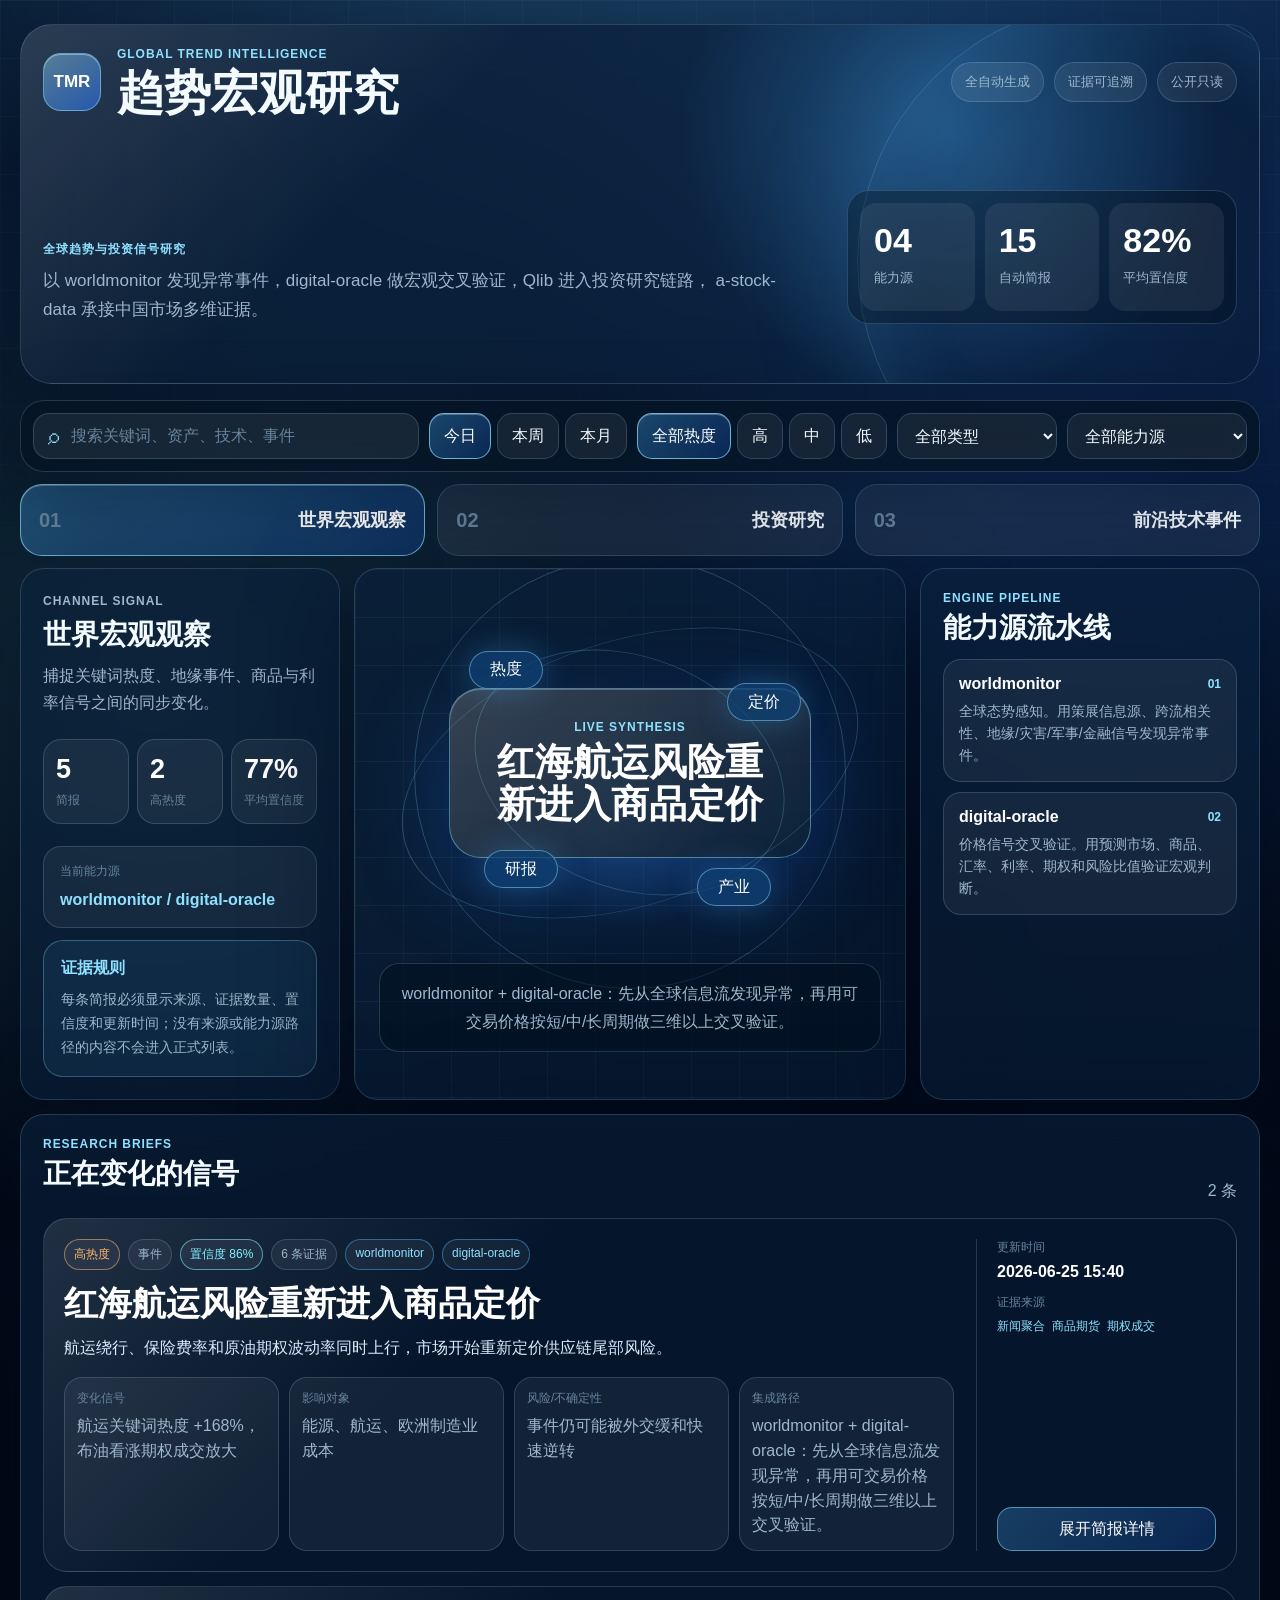
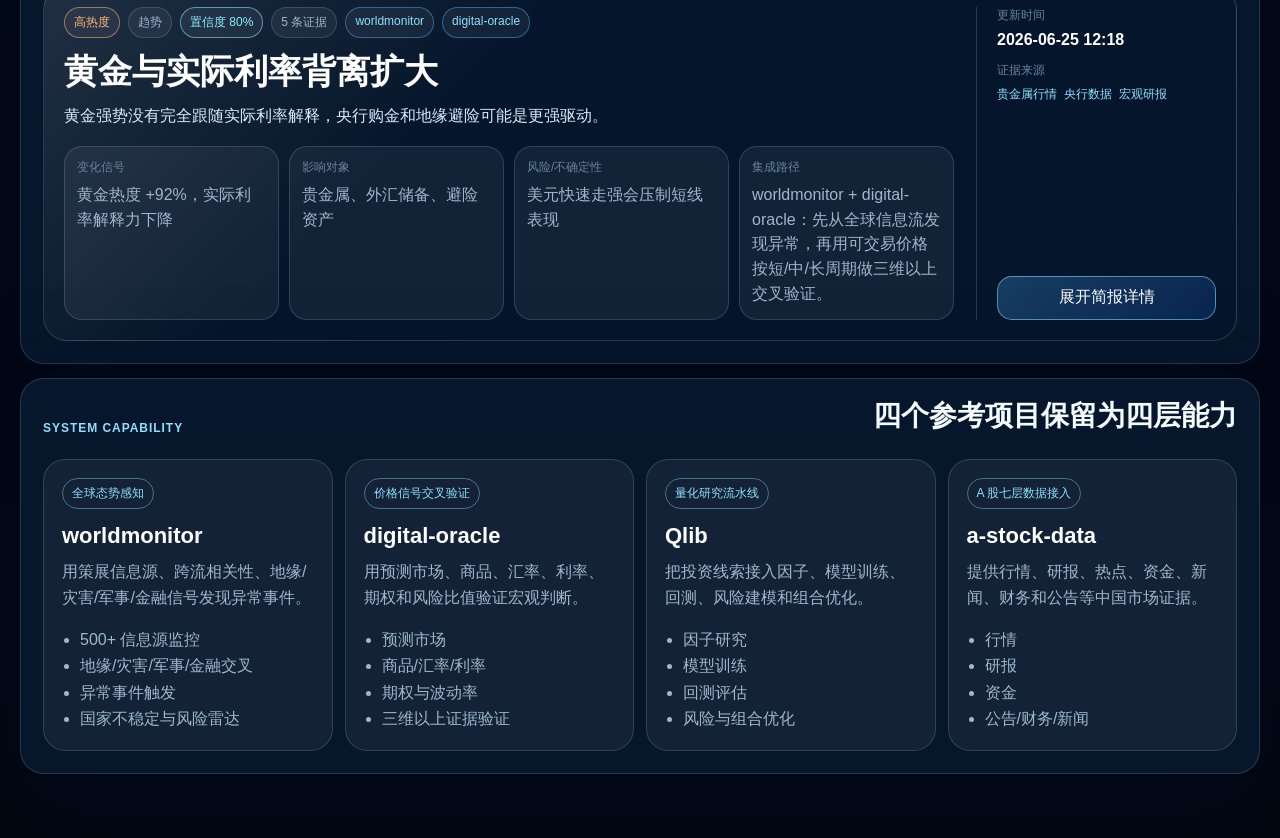
==== commit c350c741: "Remove oversized hero statement" ====
--- a/index.html
+++ b/index.html
@@ -27,7 +27,6 @@
         <section class="hero-grid" aria-label="产品概览">
           <div class="hero-copy">
             <p class="hero-label">全球趋势与投资信号研究</p>
-            <h2>把新闻热度、宏观定价、量化因子和产业数据压缩成可验证的研究简报。</h2>
             <p>
               以 worldmonitor 发现异常事件，digital-oracle 做宏观交叉验证，Qlib 进入投资研究链路，
               a-stock-data 承接中国市场多维证据。
--- a/styles.css
+++ b/styles.css
@@ -195,13 +195,6 @@
   margin-top: 74px;
 }
 
-.hero-copy h2 {
-  max-width: 900px;
-  margin-bottom: 18px;
-  font-size: clamp(34px, 5vw, 72px);
-  line-height: 1.04;
-}
-
 .hero-copy p:last-child {
   max-width: 760px;
   margin-bottom: 0;
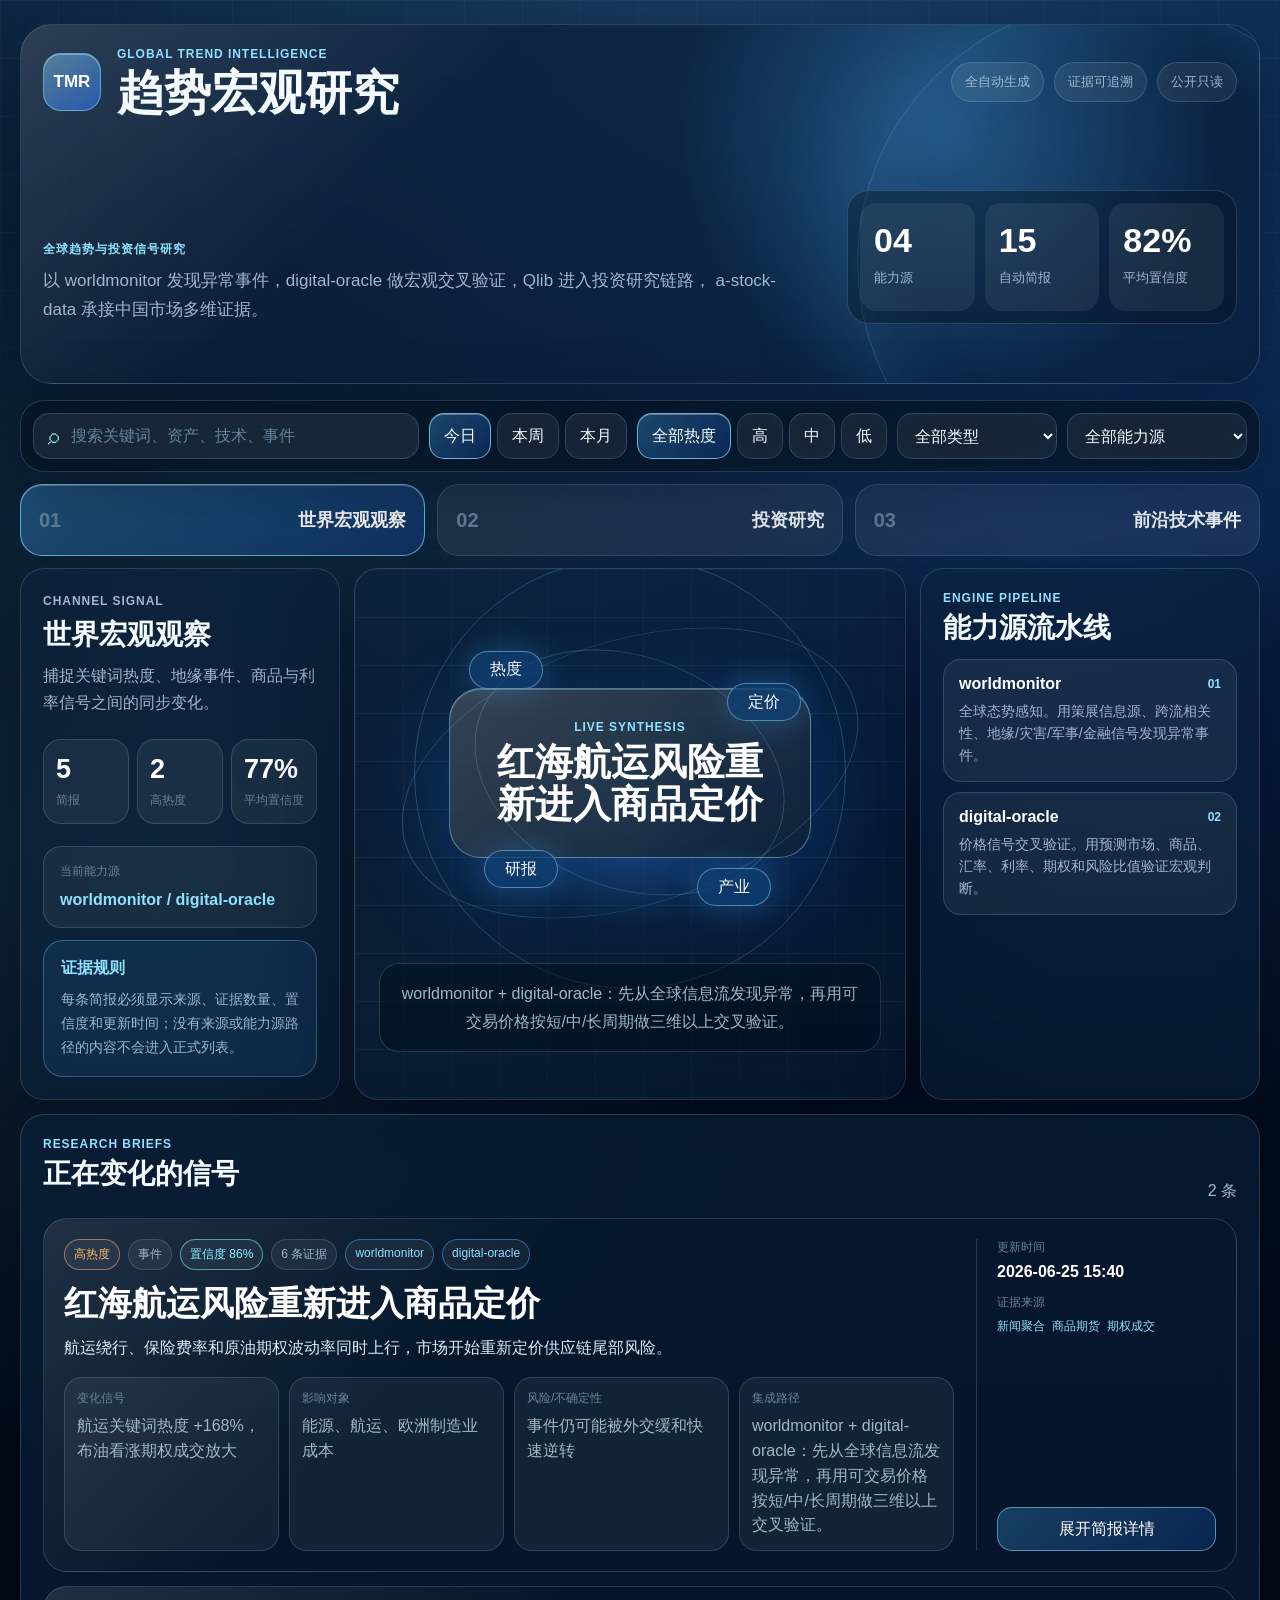
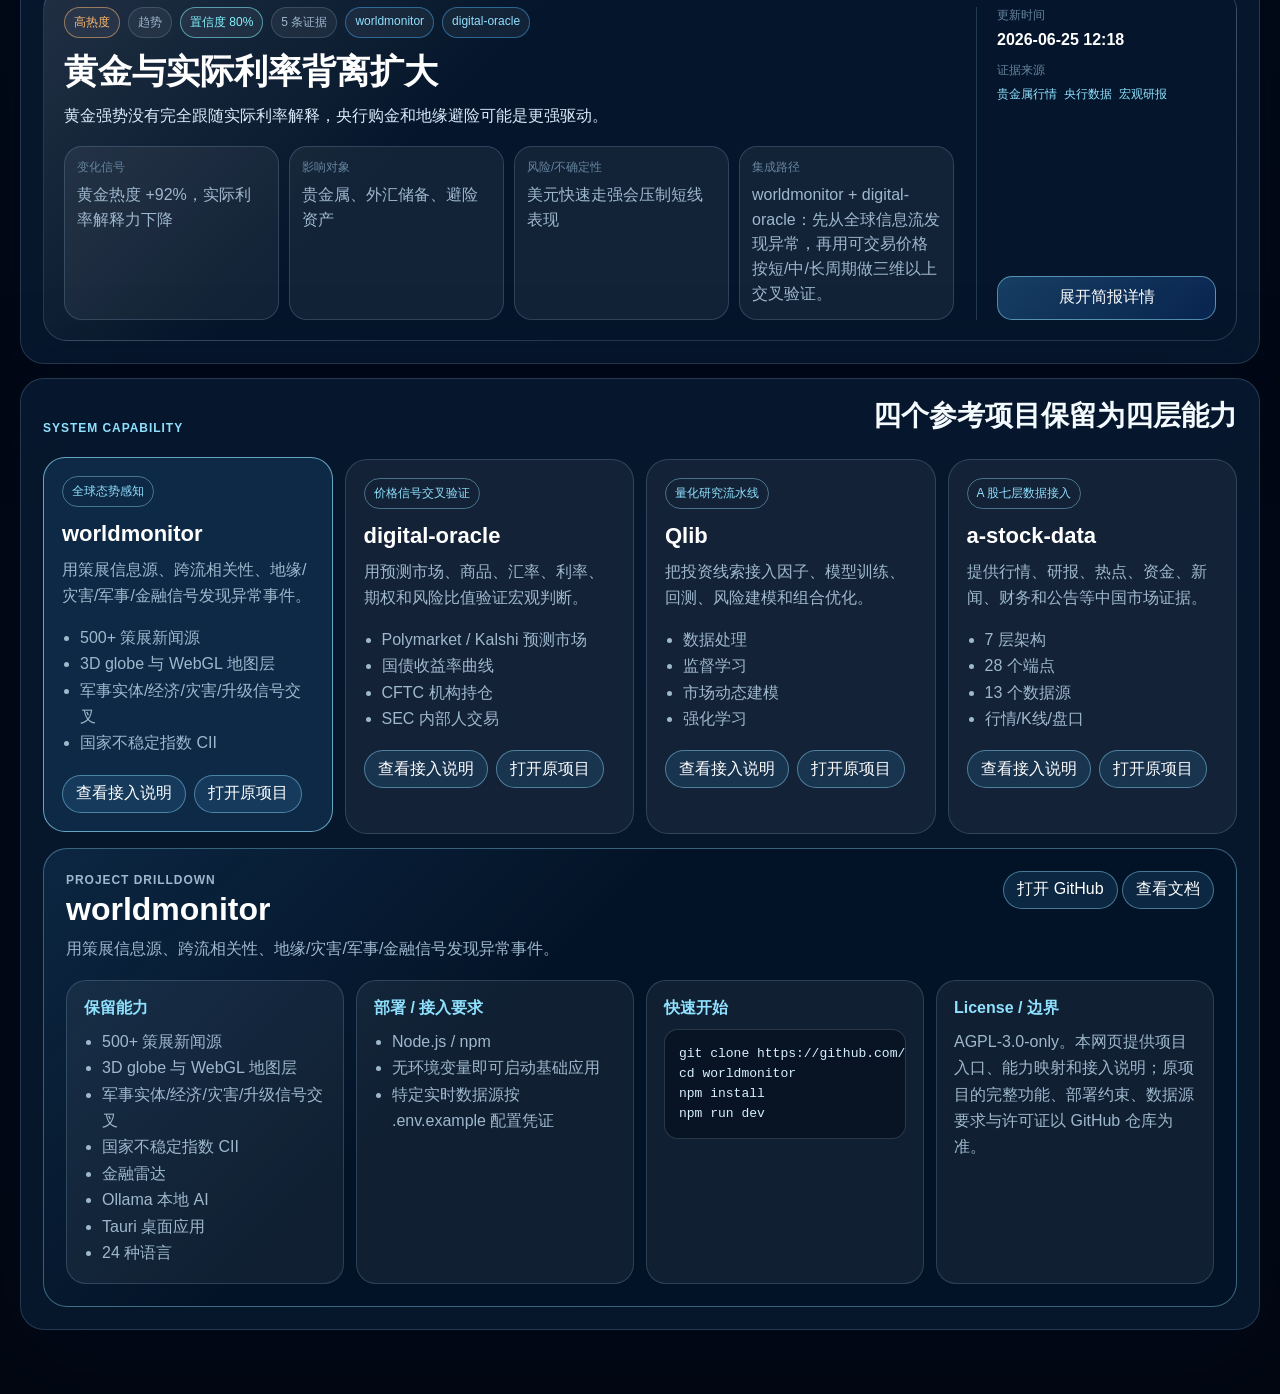
==== commit a8ece77f: "Add project drilldown links" ====
--- a/index.html
+++ b/index.html
@@ -172,6 +172,7 @@
           <h2>四个参考项目保留为四层能力</h2>
         </div>
         <div id="capabilityGrid" class="capability-grid"></div>
+        <article id="projectDetail" class="project-detail" aria-live="polite"></article>
       </section>
     </main>
 
--- a/styles.css
+++ b/styles.css
@@ -805,10 +805,24 @@
 }
 
 .capability-card {
+  cursor: pointer;
   padding: 18px;
   border: 1px solid var(--line);
   border-radius: 22px;
   background: rgba(255, 255, 255, 0.055);
+  transition:
+    transform 0.2s ease,
+    border-color 0.2s ease,
+    background 0.2s ease;
+}
+
+.capability-card:hover,
+.capability-card:focus-visible,
+.capability-card.selected {
+  border-color: rgba(143, 225, 255, 0.68);
+  background: rgba(75, 179, 255, 0.12);
+  transform: translateY(-2px);
+  outline: 0;
 }
 
 .capability-card span {
@@ -839,12 +853,119 @@
   line-height: 1.65;
 }
 
+.capability-actions {
+  display: flex;
+  flex-wrap: wrap;
+  gap: 8px;
+  margin-top: 18px;
+}
+
+.capability-actions button,
+.capability-actions a,
+.project-links a {
+  display: inline-flex;
+  min-height: 38px;
+  align-items: center;
+  justify-content: center;
+  padding: 0 13px;
+  border: 1px solid rgba(143, 225, 255, 0.44);
+  border-radius: 999px;
+  color: white;
+  background: rgba(75, 179, 255, 0.13);
+  text-decoration: none;
+}
+
+.capability-actions button {
+  color: white;
+}
+
+.project-detail {
+  margin-top: 14px;
+  padding: 22px;
+  border: 1px solid rgba(143, 225, 255, 0.38);
+  border-radius: 24px;
+  background:
+    linear-gradient(135deg, rgba(75, 179, 255, 0.12), transparent 38%),
+    rgba(4, 20, 39, 0.68);
+}
+
+.project-detail-head {
+  display: flex;
+  align-items: flex-start;
+  justify-content: space-between;
+  gap: 16px;
+  margin-bottom: 18px;
+}
+
+.project-detail-head h2 {
+  margin-bottom: 8px;
+  color: white;
+  font-size: 32px;
+}
+
+.project-detail-head p {
+  max-width: 760px;
+  margin-bottom: 0;
+  color: var(--muted);
+  line-height: 1.65;
+}
+
+.project-links,
+.capability-actions {
+  flex-shrink: 0;
+}
+
+.project-detail-grid {
+  display: grid;
+  grid-template-columns: repeat(4, 1fr);
+  gap: 12px;
+}
+
+.project-detail-grid section {
+  min-width: 0;
+  padding: 17px;
+  border: 1px solid var(--line);
+  border-radius: 20px;
+  background: rgba(255, 255, 255, 0.055);
+}
+
+.project-detail-grid h3 {
+  margin-bottom: 10px;
+  color: var(--blue-2);
+  font-size: 16px;
+}
+
+.project-detail-grid ul {
+  margin: 0;
+  padding-left: 18px;
+  color: var(--muted);
+  line-height: 1.65;
+}
+
+.project-detail-grid p {
+  margin: 0;
+  color: var(--muted);
+  line-height: 1.65;
+}
+
+.project-detail-grid pre {
+  overflow-x: auto;
+  margin: 0;
+  padding: 14px;
+  border: 1px solid var(--line);
+  border-radius: 14px;
+  color: #d7efff;
+  background: rgba(0, 9, 22, 0.48);
+  line-height: 1.55;
+}
+
 @media (max-width: 1180px) {
   .hero-grid,
   .cockpit,
   .commandbar,
   .card,
-  .capability-grid {
+  .capability-grid,
+  .project-detail-grid {
     grid-template-columns: 1fr;
   }
 
@@ -869,7 +990,8 @@
 
   .navline,
   .stream-head,
-  .section-title {
+  .section-title,
+  .project-detail-head {
     align-items: flex-start;
     flex-direction: column;
   }
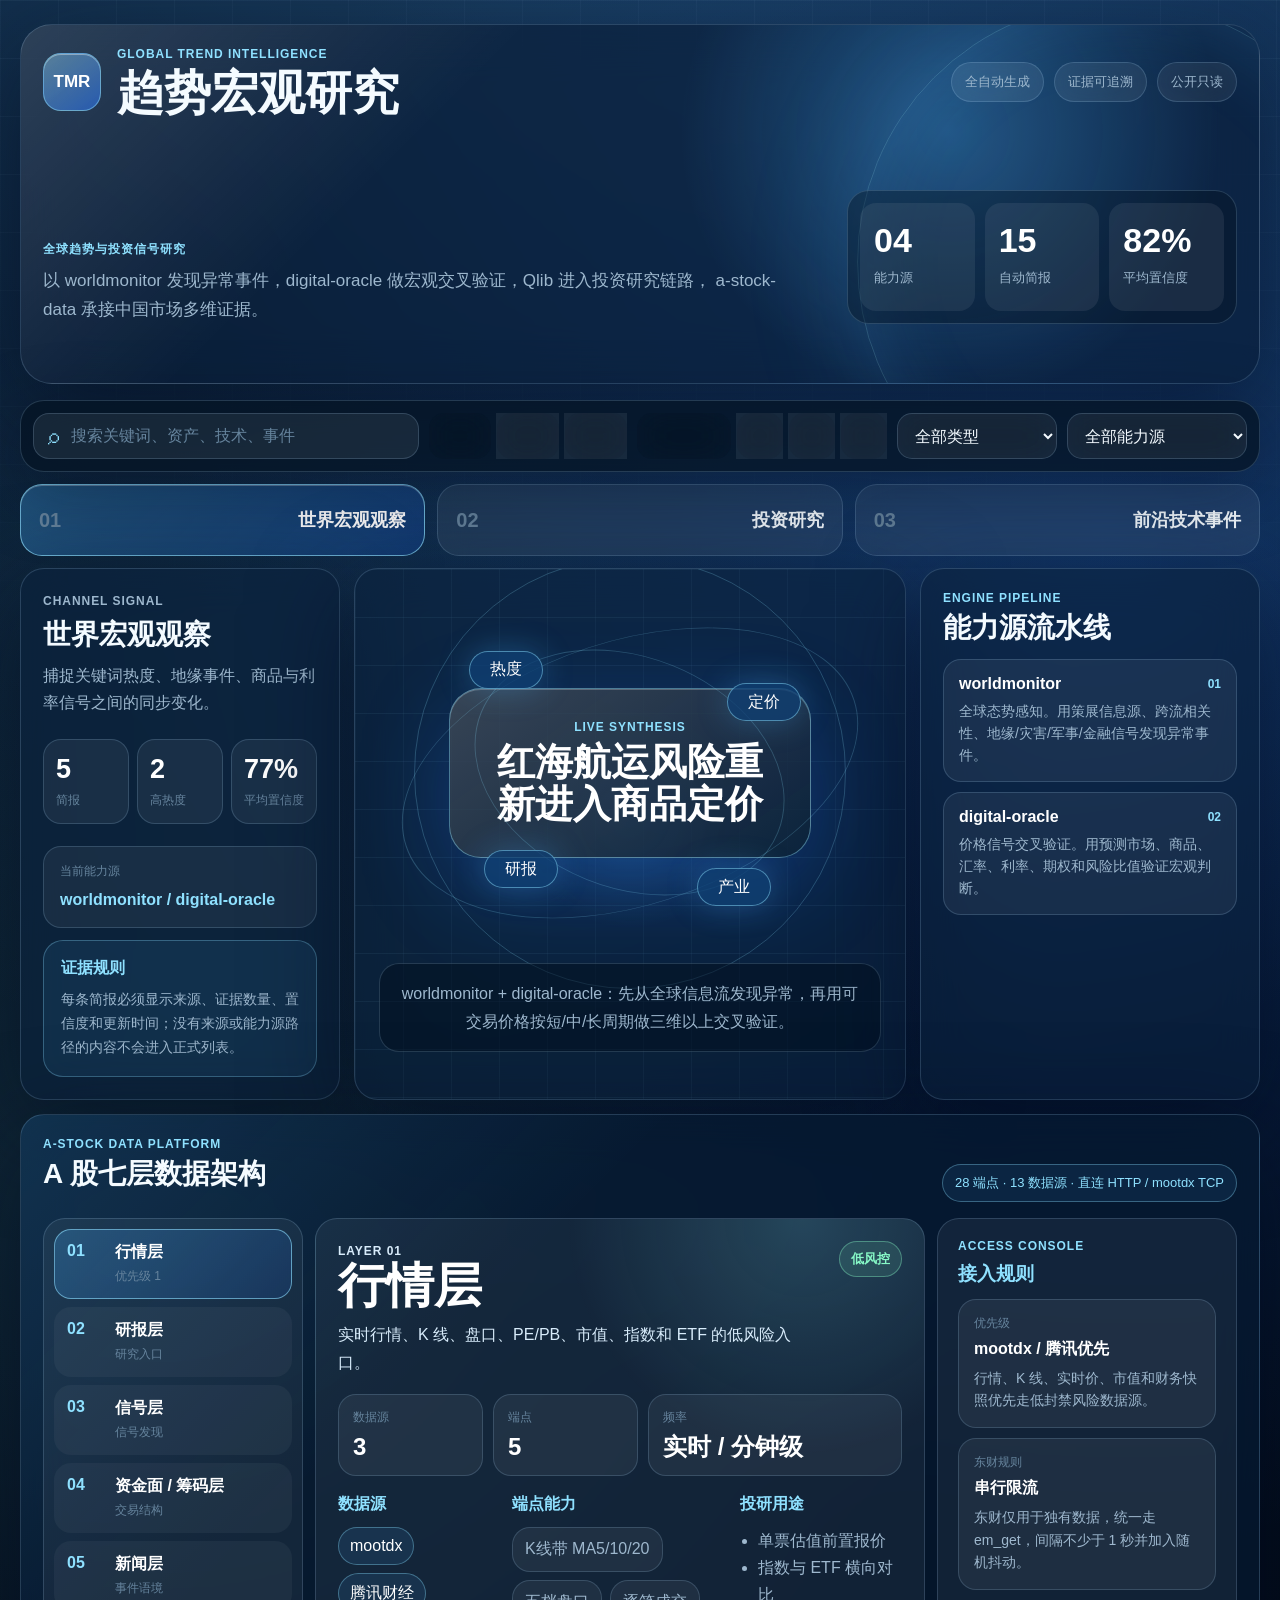
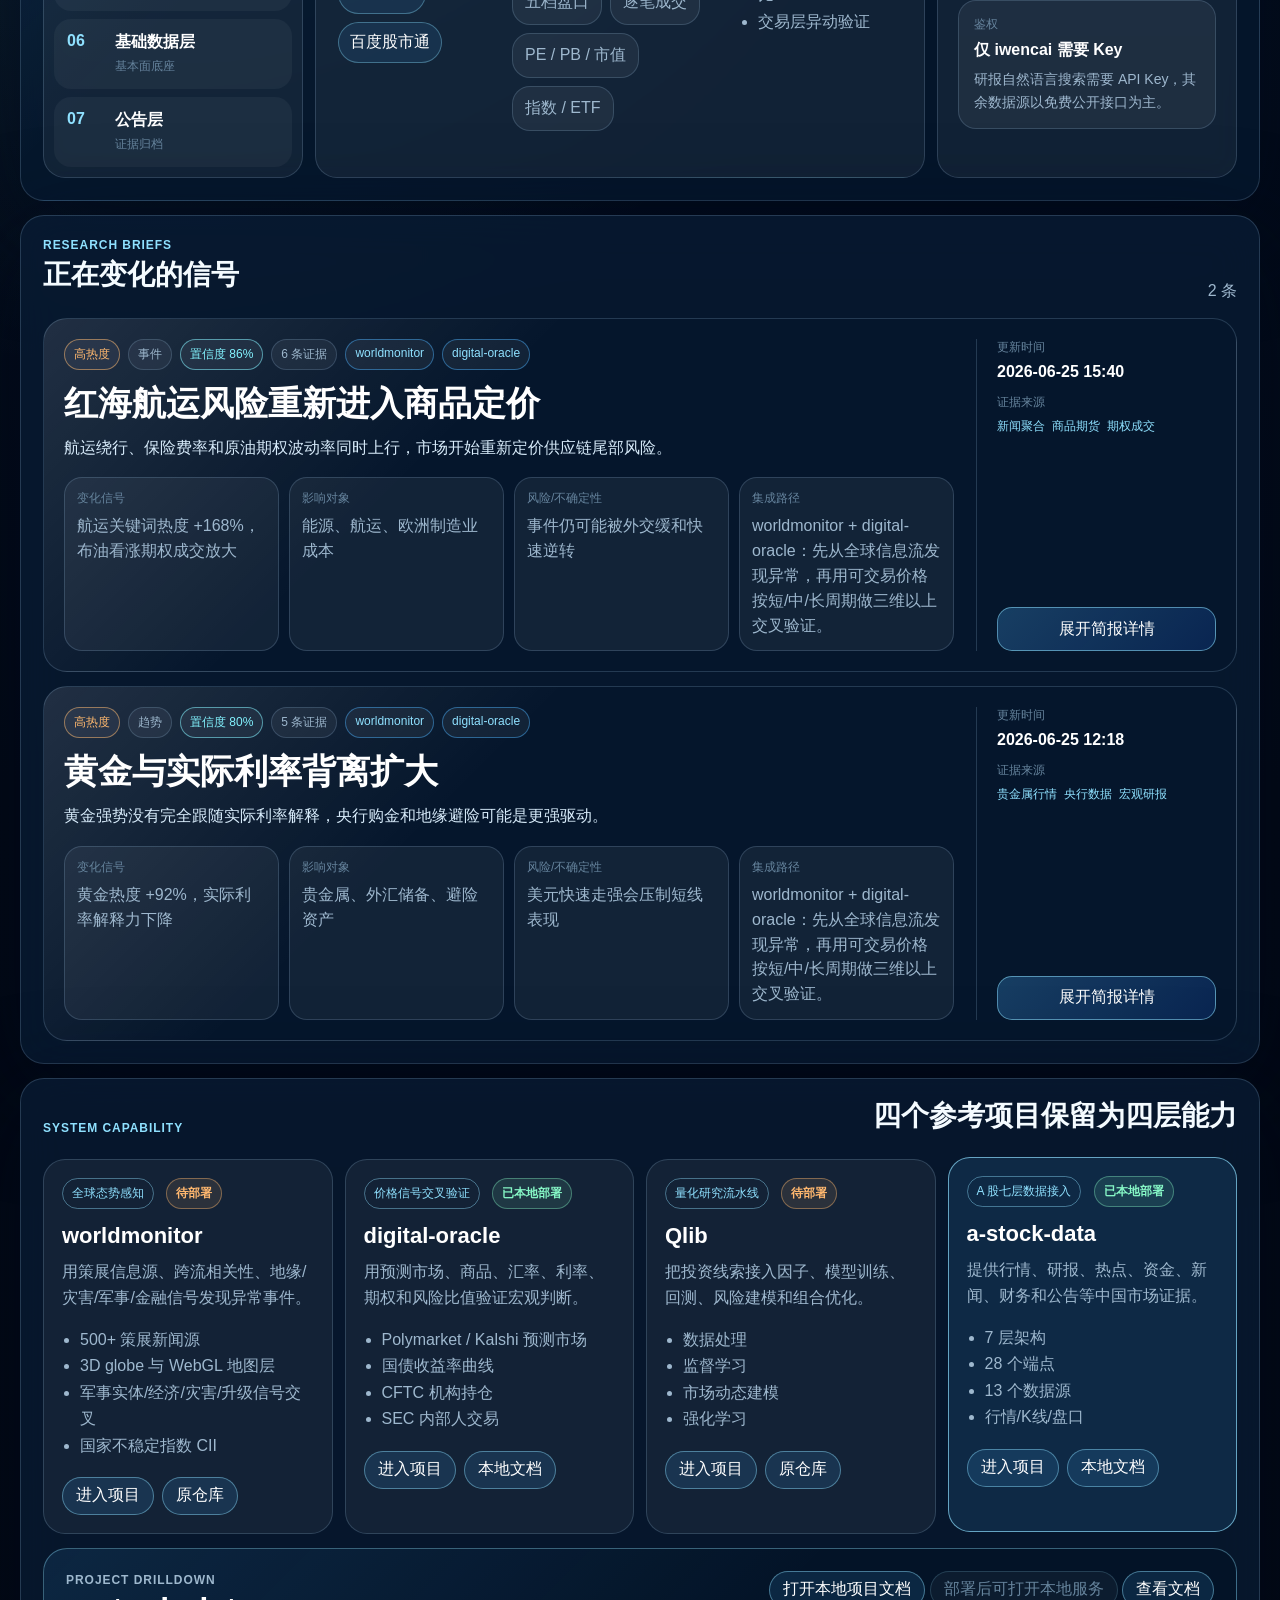
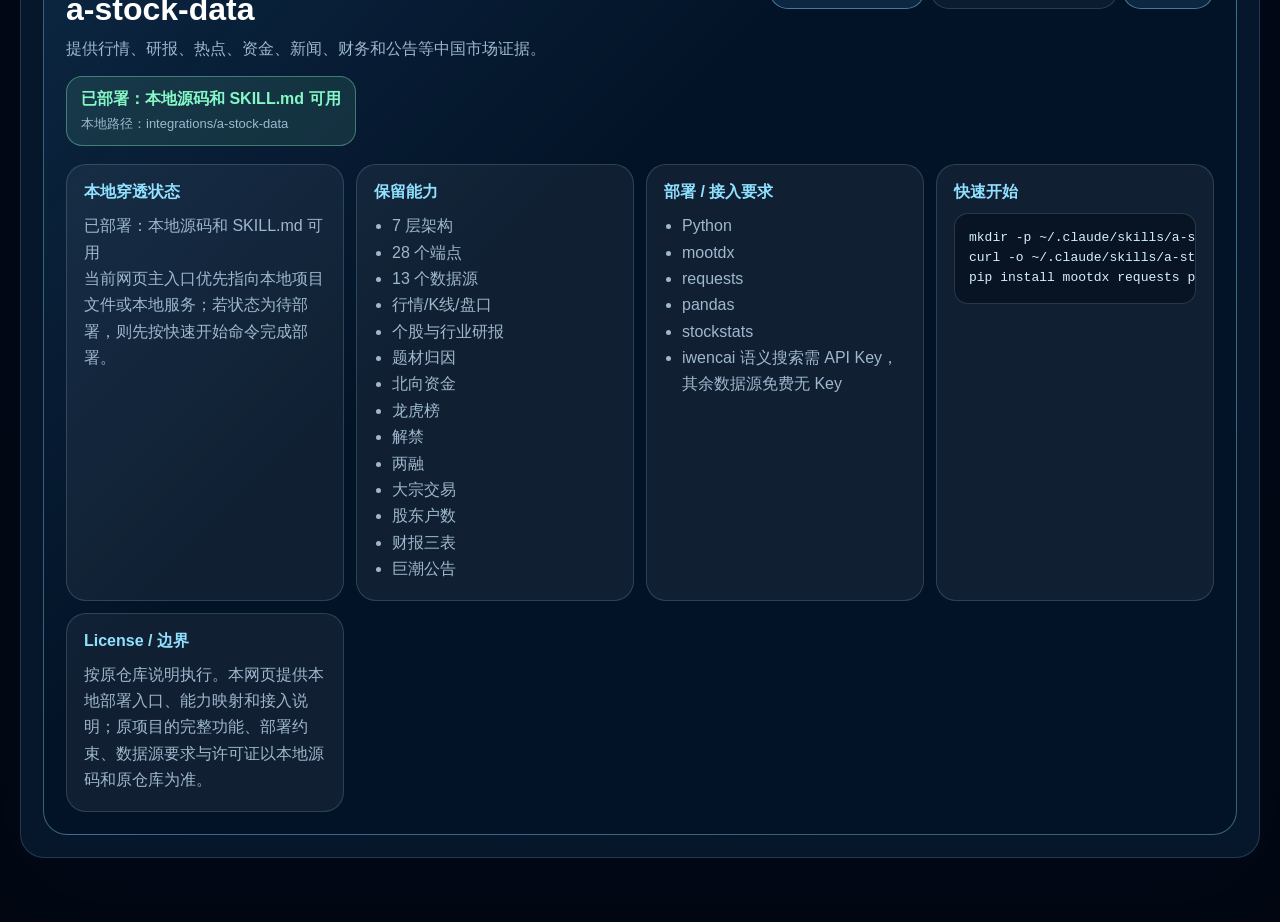
==== commit 98eb3050: "Add a-stock seven layer platform" ====
--- a/index.html
+++ b/index.html
@@ -152,6 +152,67 @@
         </aside>
       </section>
 
+      <section class="astock-platform" aria-label="A 股七层数据架构平台">
+        <div class="section-title">
+          <div>
+            <p class="eyebrow">A-Stock Data Platform</p>
+            <h2>A 股七层数据架构</h2>
+          </div>
+          <span class="platform-pill">28 端点 · 13 数据源 · 直连 HTTP / mootdx TCP</span>
+        </div>
+        <div class="astock-shell">
+          <aside class="layer-rail" aria-label="七层架构导航">
+            <div id="layerTabs" class="layer-tabs"></div>
+          </aside>
+          <article class="layer-stage" aria-live="polite">
+            <div class="layer-stage-head">
+              <div>
+                <p id="layerIndex" class="eyebrow">Layer 01</p>
+                <h3 id="layerTitle">行情层</h3>
+                <p id="layerSummary">K 线、盘口、实时估值和指数 ETF 行情入口。</p>
+              </div>
+              <div id="layerRisk" class="risk-badge">低风控</div>
+            </div>
+            <div class="layer-metrics" id="layerMetrics"></div>
+            <div class="layer-body">
+              <section>
+                <h4>数据源</h4>
+                <div id="layerSources" class="source-chips"></div>
+              </section>
+              <section>
+                <h4>端点能力</h4>
+                <div id="layerEndpoints" class="endpoint-grid"></div>
+              </section>
+              <section>
+                <h4>投研用途</h4>
+                <ul id="layerUseCases" class="usecase-list"></ul>
+              </section>
+            </div>
+          </article>
+          <aside class="platform-console" aria-label="接入控制台">
+            <p class="eyebrow">Access Console</p>
+            <h3>接入规则</h3>
+            <div class="console-stack">
+              <div>
+                <span>优先级</span>
+                <strong>mootdx / 腾讯优先</strong>
+                <p>行情、K 线、实时价、市值和财务快照优先走低封禁风险数据源。</p>
+              </div>
+              <div>
+                <span>东财规则</span>
+                <strong>串行限流</strong>
+                <p>东财仅用于独有数据，统一走 em_get，间隔不少于 1 秒并加入随机抖动。</p>
+              </div>
+              <div>
+                <span>鉴权</span>
+                <strong>仅 iwencai 需要 Key</strong>
+                <p>研报自然语言搜索需要 API Key，其余数据源以免费公开接口为主。</p>
+              </div>
+            </div>
+          </aside>
+        </div>
+      </section>
+
       <section class="content-stream">
         <div class="stream-head">
           <div>
--- a/styles.css
+++ b/styles.css
@@ -604,8 +604,253 @@
 }
 
 .content-stream,
-.capability-matrix {
+.capability-matrix,
+.astock-platform {
   padding: 22px;
+}
+
+.astock-platform {
+  margin-bottom: 14px;
+  border: 1px solid var(--line);
+  border-radius: var(--radius);
+  background:
+    linear-gradient(135deg, rgba(75, 179, 255, 0.14), transparent 34%),
+    rgba(7, 26, 50, 0.7);
+  box-shadow: var(--shadow);
+  backdrop-filter: blur(22px);
+}
+
+.platform-pill {
+  flex-shrink: 0;
+  padding: 9px 12px;
+  border: 1px solid rgba(143, 225, 255, 0.34);
+  border-radius: 999px;
+  color: var(--blue-2);
+  background: rgba(75, 179, 255, 0.09);
+  font-size: 13px;
+}
+
+.astock-shell {
+  display: grid;
+  grid-template-columns: 260px minmax(0, 1fr) 300px;
+  gap: 12px;
+}
+
+.layer-rail,
+.layer-stage,
+.platform-console {
+  min-width: 0;
+  border: 1px solid var(--line);
+  border-radius: 22px;
+  background: rgba(255, 255, 255, 0.055);
+}
+
+.layer-rail {
+  padding: 10px;
+}
+
+.layer-tabs {
+  display: grid;
+  gap: 8px;
+}
+
+.layer-tab {
+  display: grid;
+  grid-template-columns: 38px minmax(0, 1fr);
+  gap: 5px 10px;
+  width: 100%;
+  min-height: 70px;
+  padding: 12px;
+  border: 1px solid transparent;
+  border-radius: 17px;
+  color: var(--text);
+  text-align: left;
+  background: rgba(255, 255, 255, 0.045);
+}
+
+.layer-tab.active,
+.layer-tab:hover,
+.layer-tab:focus-visible {
+  border-color: rgba(143, 225, 255, 0.58);
+  background: linear-gradient(135deg, rgba(75, 179, 255, 0.24), rgba(29, 111, 255, 0.12));
+  outline: 0;
+}
+
+.layer-tab span {
+  grid-row: span 2;
+  color: var(--blue-2);
+  font-weight: 800;
+}
+
+.layer-tab strong {
+  overflow: hidden;
+  color: white;
+  text-overflow: ellipsis;
+  white-space: nowrap;
+}
+
+.layer-tab em {
+  color: var(--faint);
+  font-size: 12px;
+  font-style: normal;
+}
+
+.layer-stage {
+  overflow: hidden;
+  padding: 22px;
+  background:
+    radial-gradient(circle at 80% 0%, rgba(131, 243, 255, 0.16), transparent 32%),
+    rgba(255, 255, 255, 0.055);
+}
+
+.layer-stage-head {
+  display: flex;
+  align-items: flex-start;
+  justify-content: space-between;
+  gap: 16px;
+  margin-bottom: 18px;
+}
+
+.layer-stage-head h3 {
+  margin-bottom: 10px;
+  color: white;
+  font-size: clamp(28px, 4vw, 48px);
+  line-height: 1.05;
+}
+
+.layer-stage-head p {
+  max-width: 720px;
+  margin-bottom: 0;
+  color: #d8ecfb;
+  line-height: 1.7;
+}
+
+.risk-badge {
+  flex-shrink: 0;
+  padding: 8px 11px;
+  border-radius: 999px;
+  font-size: 13px;
+  font-weight: 760;
+}
+
+.risk-badge.safe {
+  border: 1px solid rgba(134, 247, 198, 0.38);
+  color: var(--good);
+  background: rgba(134, 247, 198, 0.1);
+}
+
+.risk-badge.warning {
+  border: 1px solid rgba(255, 184, 111, 0.42);
+  color: var(--warning);
+  background: rgba(255, 184, 111, 0.1);
+}
+
+.layer-metrics {
+  display: grid;
+  grid-template-columns: 0.8fr 0.8fr 1.4fr;
+  gap: 10px;
+  margin-bottom: 18px;
+}
+
+.layer-metrics div,
+.console-stack div,
+.endpoint-grid div {
+  border: 1px solid var(--line);
+  border-radius: 18px;
+  background: rgba(255, 255, 255, 0.055);
+}
+
+.layer-metrics div {
+  min-height: 82px;
+  padding: 14px;
+}
+
+.layer-metrics span,
+.console-stack span {
+  display: block;
+  margin-bottom: 7px;
+  color: var(--faint);
+  font-size: 12px;
+}
+
+.layer-metrics strong {
+  color: white;
+  font-size: 24px;
+  line-height: 1.15;
+}
+
+.layer-body {
+  display: grid;
+  grid-template-columns: 0.9fr 1.2fr 0.9fr;
+  gap: 12px;
+}
+
+.layer-body section {
+  min-width: 0;
+}
+
+.layer-body h4,
+.platform-console h3 {
+  margin: 0 0 12px;
+  color: var(--blue-2);
+}
+
+.source-chips,
+.endpoint-grid {
+  display: flex;
+  flex-wrap: wrap;
+  gap: 8px;
+}
+
+.source-chips span {
+  padding: 9px 11px;
+  border: 1px solid rgba(143, 225, 255, 0.36);
+  border-radius: 999px;
+  color: white;
+  background: rgba(75, 179, 255, 0.1);
+}
+
+.endpoint-grid div {
+  min-height: 44px;
+  padding: 11px 12px;
+  color: var(--muted);
+}
+
+.endpoint-grid span {
+  display: block;
+}
+
+.usecase-list {
+  margin: 0;
+  padding-left: 18px;
+  color: var(--muted);
+  line-height: 1.7;
+}
+
+.platform-console {
+  padding: 20px;
+}
+
+.console-stack {
+  display: grid;
+  gap: 10px;
+}
+
+.console-stack div {
+  padding: 15px;
+}
+
+.console-stack strong {
+  display: block;
+  margin-bottom: 7px;
+  color: white;
+}
+
+.console-stack p {
+  margin: 0;
+  color: var(--muted);
+  font-size: 14px;
+  line-height: 1.62;
 }
 
 .stream-head,
@@ -835,6 +1080,30 @@
   font-size: 12px;
 }
 
+.deploy-state {
+  display: inline-flex;
+  margin-left: 8px;
+  padding: 6px 9px;
+  border-radius: 999px;
+  font-size: 12px;
+  font-style: normal;
+  font-weight: 760;
+}
+
+.deploy-state.deployed,
+.deployment-banner.deployed {
+  border: 1px solid rgba(134, 247, 198, 0.38);
+  color: var(--good);
+  background: rgba(134, 247, 198, 0.1);
+}
+
+.deploy-state.pending,
+.deployment-banner.pending {
+  border: 1px solid rgba(255, 184, 111, 0.42);
+  color: var(--warning);
+  background: rgba(255, 184, 111, 0.1);
+}
+
 .capability-card h3 {
   margin-bottom: 10px;
   color: white;
@@ -862,7 +1131,8 @@
 
 .capability-actions button,
 .capability-actions a,
-.project-links a {
+.project-links a,
+.disabled-link {
   display: inline-flex;
   min-height: 38px;
   align-items: center;
@@ -873,6 +1143,13 @@
   color: white;
   background: rgba(75, 179, 255, 0.13);
   text-decoration: none;
+}
+
+.disabled-link {
+  color: var(--faint);
+  border-color: rgba(143, 225, 255, 0.18);
+  background: rgba(255, 255, 255, 0.04);
+  cursor: not-allowed;
 }
 
 .capability-actions button {
@@ -910,6 +1187,25 @@
   line-height: 1.65;
 }
 
+.deployment-banner {
+  display: grid;
+  gap: 5px;
+  width: fit-content;
+  max-width: 100%;
+  margin-top: 14px;
+  padding: 12px 14px;
+  border-radius: 16px;
+}
+
+.deployment-banner strong {
+  color: inherit;
+}
+
+.deployment-banner span {
+  color: var(--muted);
+  font-size: 13px;
+}
+
 .project-links,
 .capability-actions {
   flex-shrink: 0;
@@ -965,8 +1261,14 @@
   .commandbar,
   .card,
   .capability-grid,
-  .project-detail-grid {
+  .project-detail-grid,
+  .astock-shell,
+  .layer-body {
     grid-template-columns: 1fr;
+  }
+
+  .layer-tabs {
+    grid-template-columns: repeat(2, 1fr);
   }
 
   .card-side {
@@ -991,7 +1293,8 @@
   .navline,
   .stream-head,
   .section-title,
-  .project-detail-head {
+  .project-detail-head,
+  .layer-stage-head {
     align-items: flex-start;
     flex-direction: column;
   }
@@ -1007,6 +1310,8 @@
   .hero-metrics,
   .tabs,
   .metrics,
+  .layer-tabs,
+  .layer-metrics,
   .fact-grid,
   .card.open .details {
     grid-template-columns: 1fr;
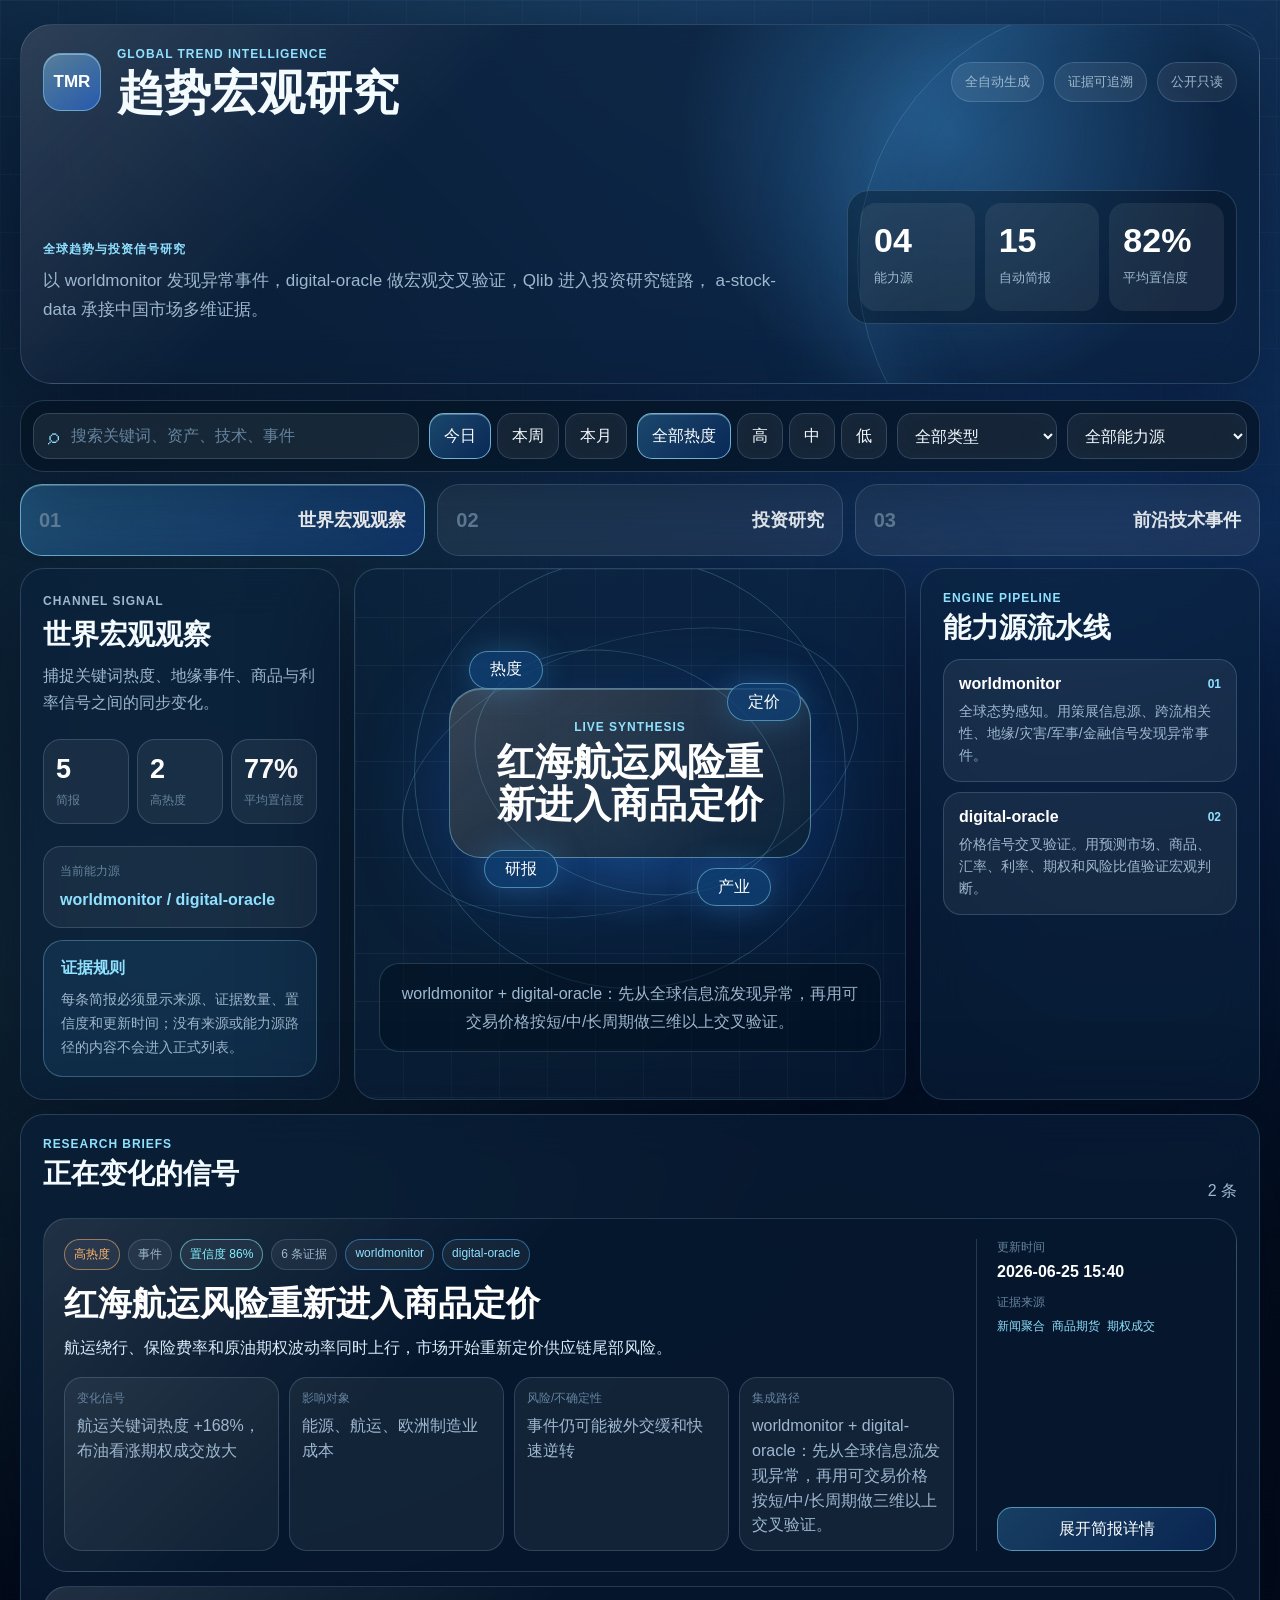
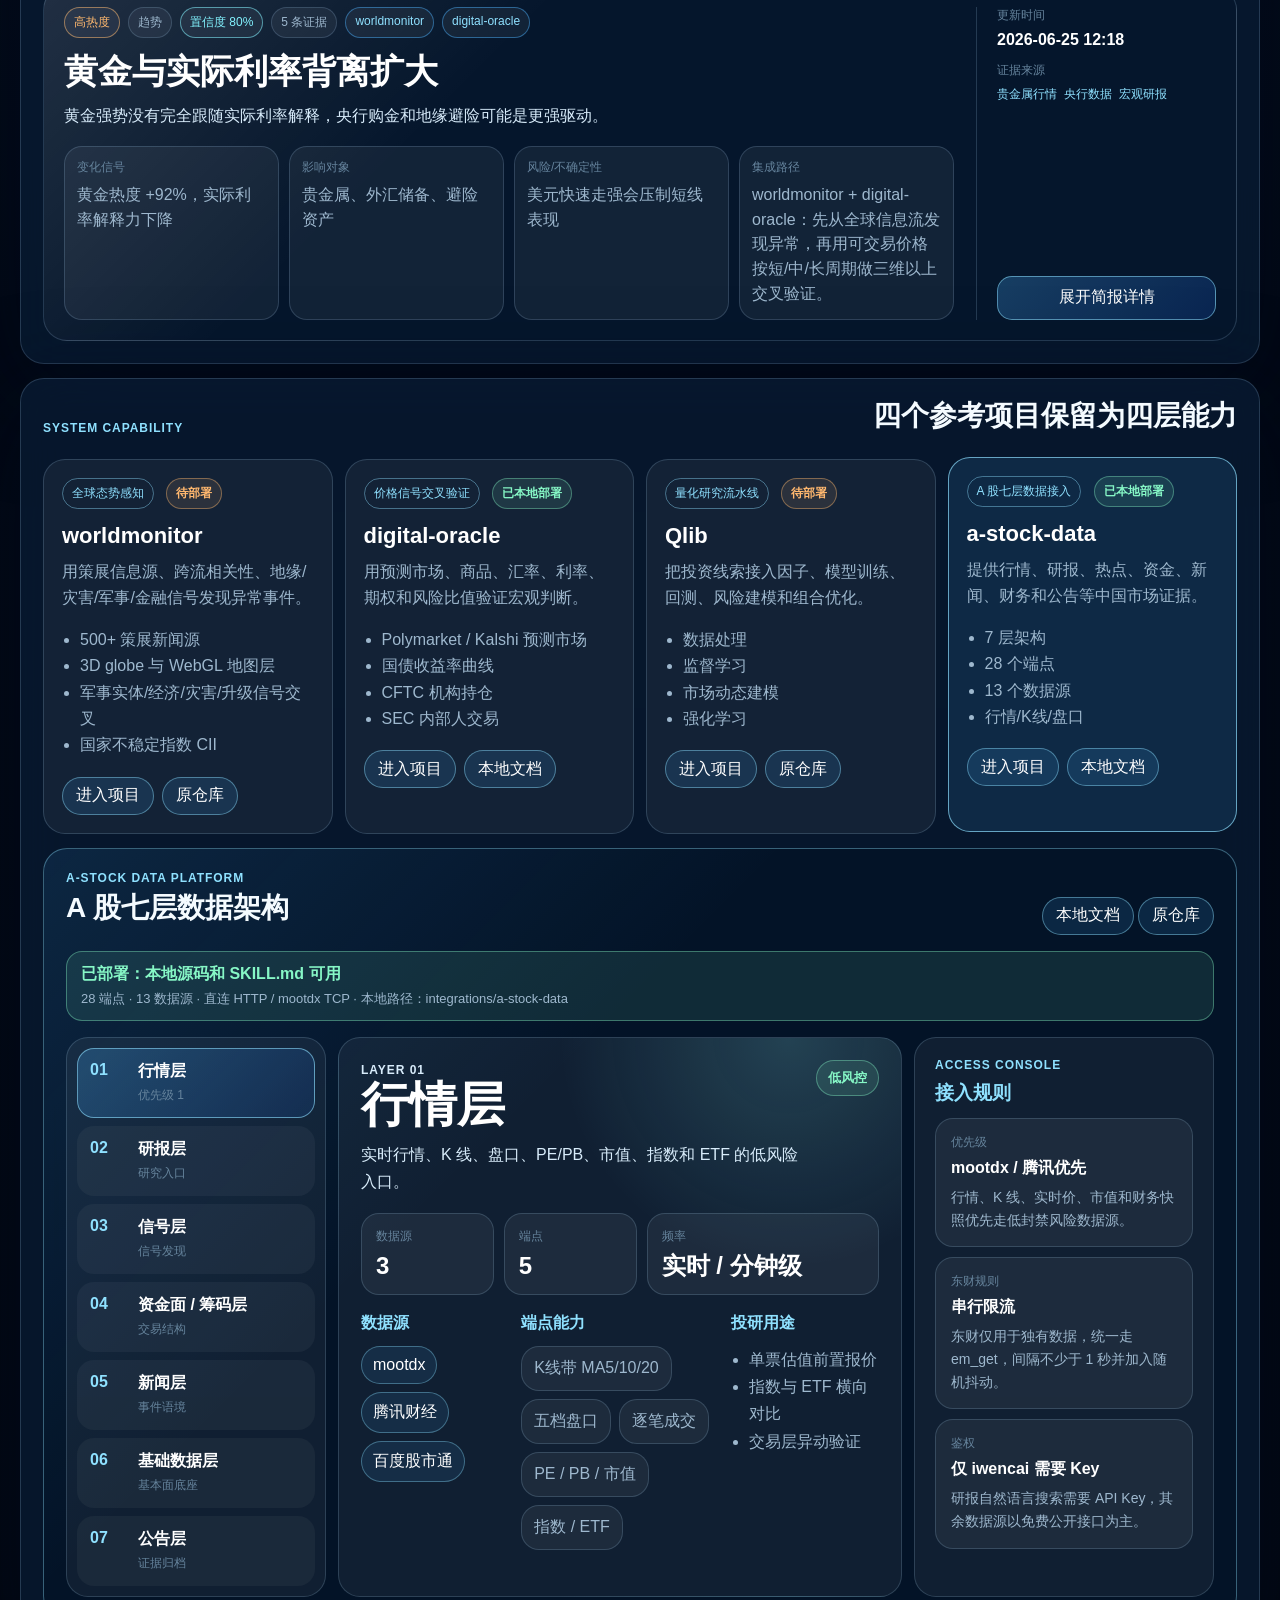
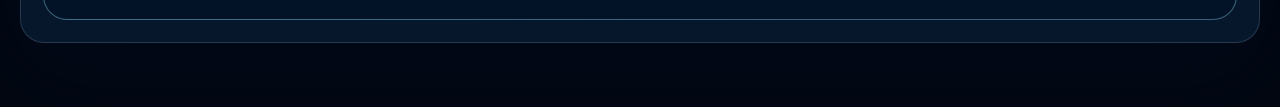
==== commit 5ae85552: "Move a-stock platform into drilldown" ====
--- a/index.html
+++ b/index.html
@@ -152,67 +152,6 @@
         </aside>
       </section>
 
-      <section class="astock-platform" aria-label="A 股七层数据架构平台">
-        <div class="section-title">
-          <div>
-            <p class="eyebrow">A-Stock Data Platform</p>
-            <h2>A 股七层数据架构</h2>
-          </div>
-          <span class="platform-pill">28 端点 · 13 数据源 · 直连 HTTP / mootdx TCP</span>
-        </div>
-        <div class="astock-shell">
-          <aside class="layer-rail" aria-label="七层架构导航">
-            <div id="layerTabs" class="layer-tabs"></div>
-          </aside>
-          <article class="layer-stage" aria-live="polite">
-            <div class="layer-stage-head">
-              <div>
-                <p id="layerIndex" class="eyebrow">Layer 01</p>
-                <h3 id="layerTitle">行情层</h3>
-                <p id="layerSummary">K 线、盘口、实时估值和指数 ETF 行情入口。</p>
-              </div>
-              <div id="layerRisk" class="risk-badge">低风控</div>
-            </div>
-            <div class="layer-metrics" id="layerMetrics"></div>
-            <div class="layer-body">
-              <section>
-                <h4>数据源</h4>
-                <div id="layerSources" class="source-chips"></div>
-              </section>
-              <section>
-                <h4>端点能力</h4>
-                <div id="layerEndpoints" class="endpoint-grid"></div>
-              </section>
-              <section>
-                <h4>投研用途</h4>
-                <ul id="layerUseCases" class="usecase-list"></ul>
-              </section>
-            </div>
-          </article>
-          <aside class="platform-console" aria-label="接入控制台">
-            <p class="eyebrow">Access Console</p>
-            <h3>接入规则</h3>
-            <div class="console-stack">
-              <div>
-                <span>优先级</span>
-                <strong>mootdx / 腾讯优先</strong>
-                <p>行情、K 线、实时价、市值和财务快照优先走低封禁风险数据源。</p>
-              </div>
-              <div>
-                <span>东财规则</span>
-                <strong>串行限流</strong>
-                <p>东财仅用于独有数据，统一走 em_get，间隔不少于 1 秒并加入随机抖动。</p>
-              </div>
-              <div>
-                <span>鉴权</span>
-                <strong>仅 iwencai 需要 Key</strong>
-                <p>研报自然语言搜索需要 API Key，其余数据源以免费公开接口为主。</p>
-              </div>
-            </div>
-          </aside>
-        </div>
-      </section>
-
       <section class="content-stream">
         <div class="stream-head">
           <div>
--- a/styles.css
+++ b/styles.css
@@ -620,6 +620,20 @@
   backdrop-filter: blur(22px);
 }
 
+.project-detail .astock-platform {
+  margin: 0;
+  padding: 0;
+  border: 0;
+  background: transparent;
+  box-shadow: none;
+  backdrop-filter: none;
+}
+
+.astock-drilldown .deployment-banner {
+  width: 100%;
+  margin: 0 0 16px;
+}
+
 .platform-pill {
   flex-shrink: 0;
   padding: 9px 12px;
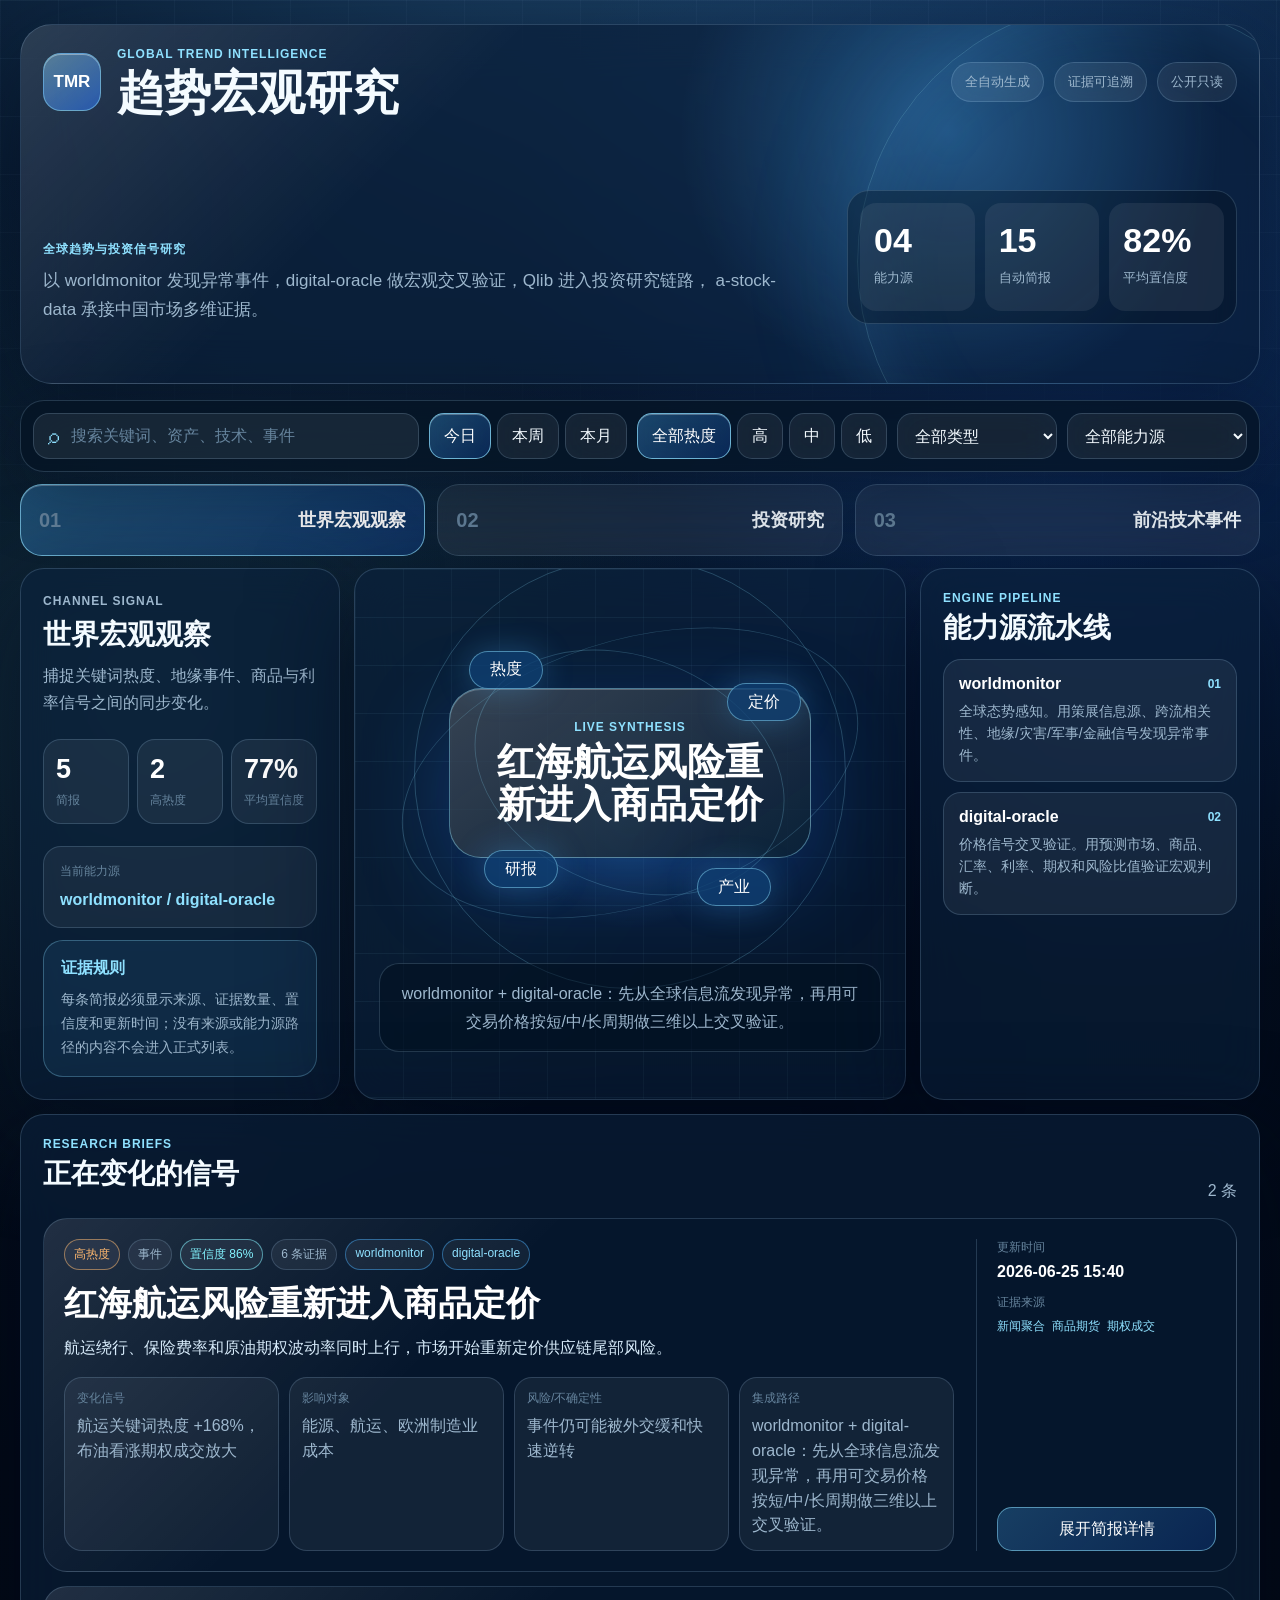
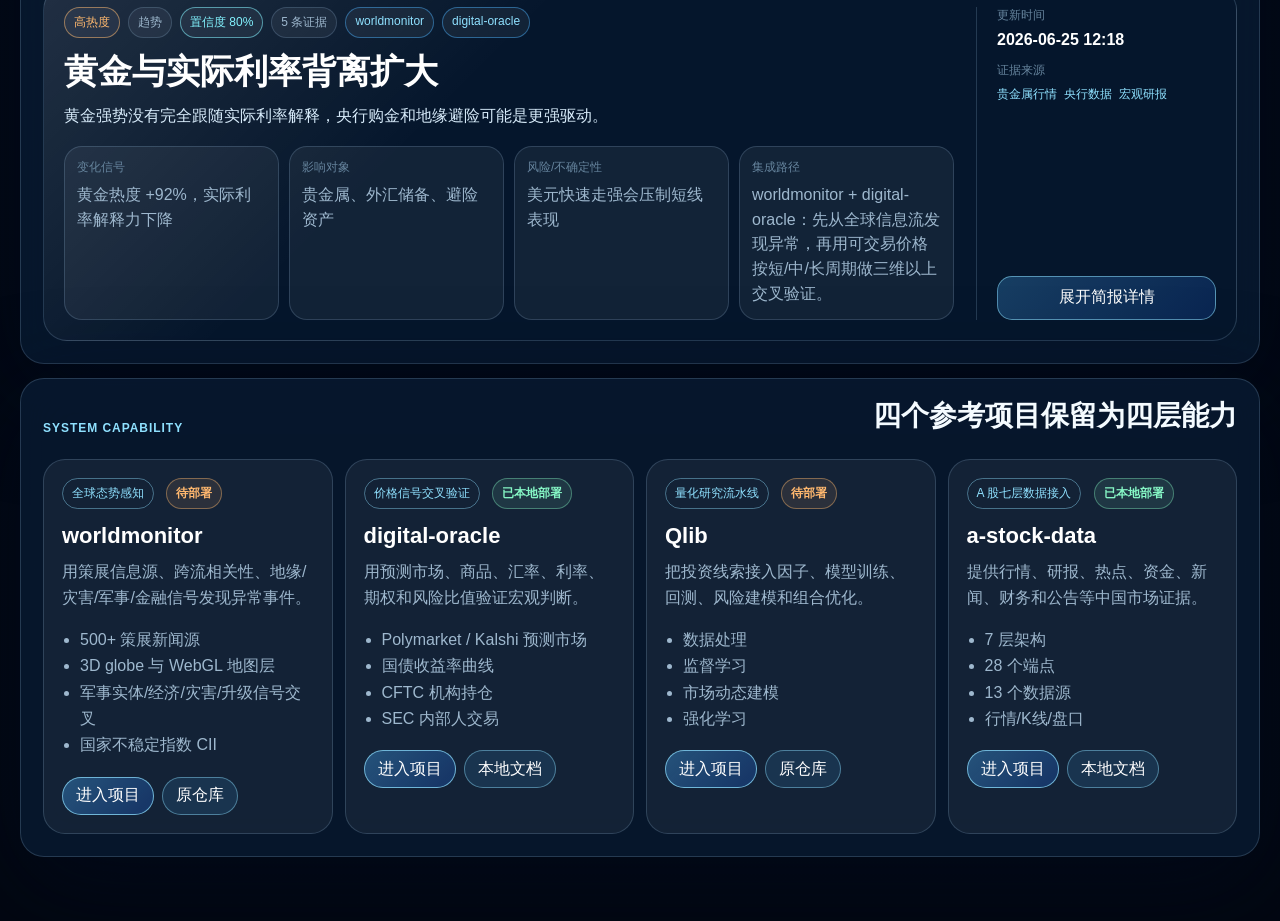
==== commit 8d855690: "Move project drilldowns to standalone pages" ====
--- a/index.html
+++ b/index.html
@@ -172,7 +172,6 @@
           <h2>四个参考项目保留为四层能力</h2>
         </div>
         <div id="capabilityGrid" class="capability-grid"></div>
-        <article id="projectDetail" class="project-detail" aria-live="polite"></article>
       </section>
     </main>
 
--- a/styles.css
+++ b/styles.css
@@ -71,6 +71,53 @@
   padding: 24px 0 64px;
 }
 
+.project-page {
+  max-width: 1380px;
+}
+
+.project-hero {
+  position: relative;
+  overflow: hidden;
+  margin-bottom: 16px;
+  padding: 22px;
+  border: 1px solid var(--line);
+  border-radius: 32px;
+  background:
+    linear-gradient(135deg, rgba(255, 255, 255, 0.12), transparent 34%),
+    radial-gradient(circle at 82% 18%, rgba(76, 179, 255, 0.28), transparent 30%),
+    rgba(8, 28, 54, 0.66);
+  box-shadow: var(--shadow);
+  backdrop-filter: blur(26px);
+}
+
+.project-hero h1 {
+  margin: 0;
+  color: white;
+  font-size: clamp(36px, 6vw, 76px);
+  line-height: 0.98;
+}
+
+.project-hero > p {
+  max-width: 980px;
+  color: #c3dbef;
+  font-size: 18px;
+  line-height: 1.75;
+}
+
+.page-back {
+  display: inline-flex;
+  min-height: 38px;
+  align-items: center;
+  justify-content: center;
+  margin-bottom: 22px;
+  padding: 0 13px;
+  border: 1px solid rgba(143, 225, 255, 0.36);
+  border-radius: 999px;
+  color: var(--blue-2);
+  background: rgba(75, 179, 255, 0.09);
+  text-decoration: none;
+}
+
 .hero {
   position: relative;
   overflow: hidden;
@@ -1159,6 +1206,11 @@
   text-decoration: none;
 }
 
+.capability-actions .primary-action {
+  border-color: rgba(143, 225, 255, 0.72);
+  background: linear-gradient(135deg, rgba(75, 179, 255, 0.34), rgba(29, 111, 255, 0.24));
+}
+
 .disabled-link {
   color: var(--faint);
   border-color: rgba(143, 225, 255, 0.18);
@@ -1229,6 +1281,10 @@
   display: grid;
   grid-template-columns: repeat(4, 1fr);
   gap: 12px;
+}
+
+.project-detail-grid.standalone {
+  grid-template-columns: repeat(2, minmax(0, 1fr));
 }
 
 .project-detail-grid section {
